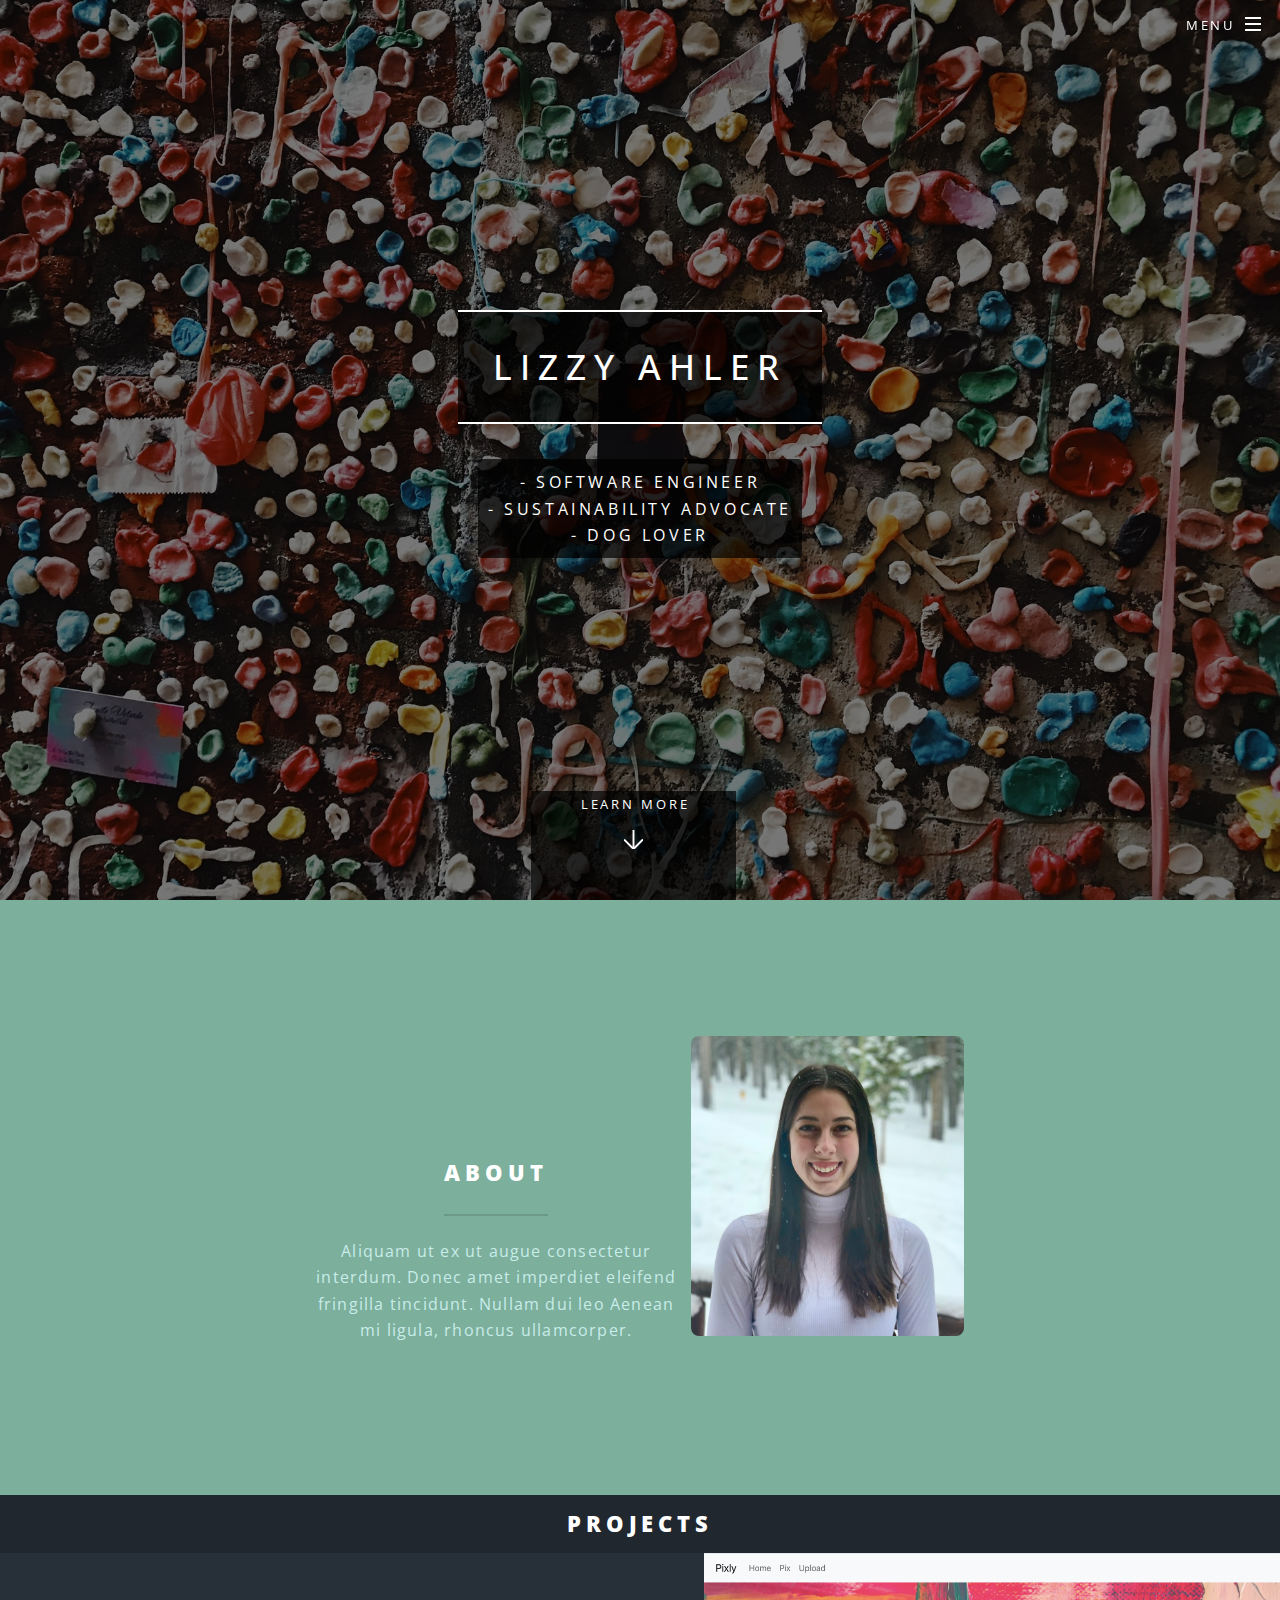
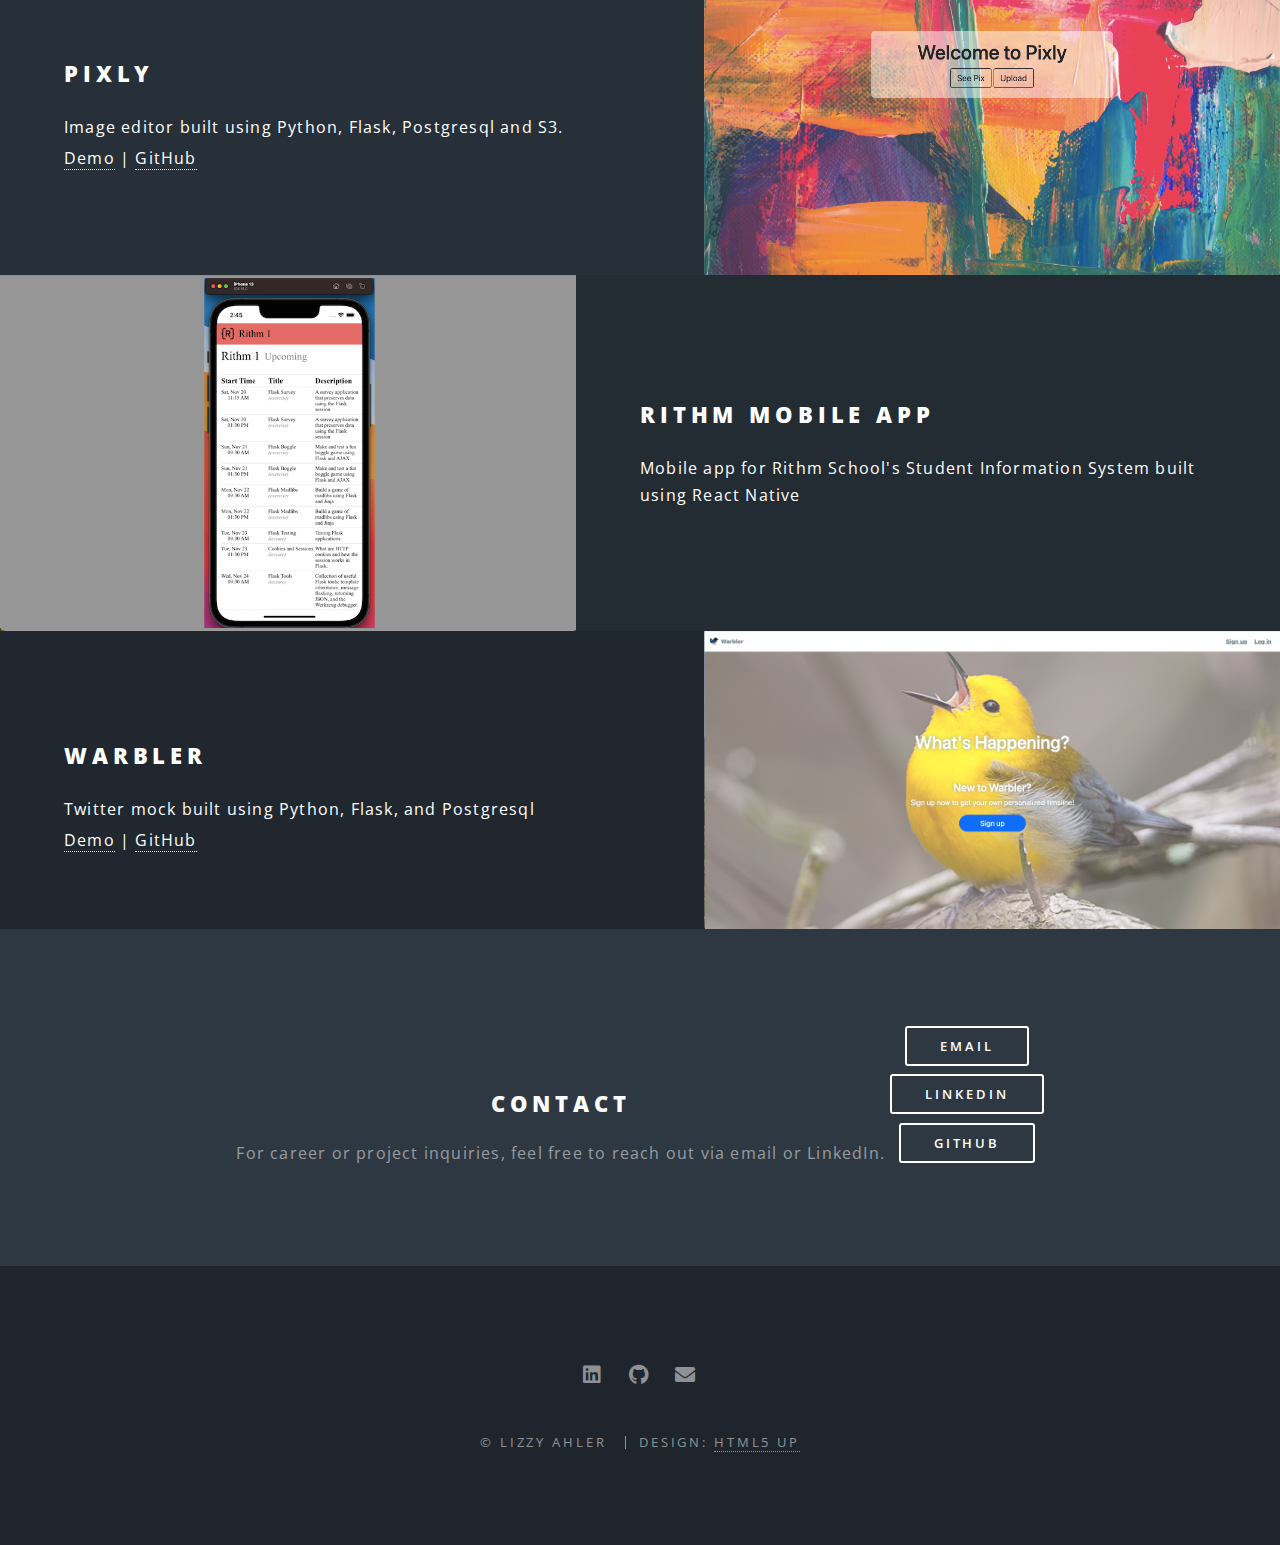
==== index.html @ 0d3c96c3 "initial commit" ====
<!DOCTYPE HTML>
<!--
	Spectral by HTML5 UP
	html5up.net | @ajlkn
	Free for personal and commercial use under the CCA 3.0 license (html5up.net/license)
-->
<html>

<head>
	<title>Lizzy Ahler</title>
	<meta charset="utf-8" />
	<meta name="viewport" content="width=device-width, initial-scale=1, user-scalable=no" />
	<link rel="stylesheet" href="assets/css/main.css" />
	<noscript>
		<link rel="stylesheet" href="assets/css/noscript.css" />
	</noscript>
</head>

<body class="landing is-preload">

	<!-- Page Wrapper -->
	<div id="page-wrapper">

		<!-- Header -->
		<header id="header" class="alt">
			<h1><a href="index.html">Lizzy Ahler</a></h1>
			<nav id="nav">
				<ul>
					<li class="special">
						<a href="#menu" class="menuToggle"><span>Menu</span></a>
						<div id="menu">
							<ul>
								<li><a href="index.html">Home</a></li>
								<li><a href="#about">About</a></li>
								<li><a href="#projects">Projects</a></li>
								<li><a href="#contact">Contact</a></li>
							</ul>
						</div>
					</li>
				</ul>
			</nav>
		</header>

		<!-- Banner -->
		<section id="banner">
			<div class="inner">
				<h2>Lizzy Ahler</h2>
			</div>
			<div class="inner">
				<p>- Software Engineer <br />
					- Sustainability Advocate <br />
					- Dog Lover </p>
			</div>
			<a href="#about" class="more scrolly">Learn More</a>
		</section>

		<!-- One -->
		<section id="about" class="wrapper style1 special">
			<div class="inner">
				<header class="major">
					<div style="display: inline-block; margin-right: 10px;">
						<h2>About</h2>
						<p>Aliquam ut ex ut augue consectetur <br />
							interdum. Donec amet imperdiet eleifend<br />
							fringilla tincidunt. Nullam dui leo Aenean <br />
							mi ligula, rhoncus ullamcorper.</p>
					</div>
					<img src="images/pic05.jpg"
						style="max-width: 300px; max-height: 300px; border-radius: 8px; margin-top: 40px;"
						alt="profile image">
				</header>
			</div>
		</section>

		<!-- Two -->
		<section id="projects" class="wrapper alt style2 projects">
			<div class="title">
				<h2 class="title">Projects</h2>
			</div>
			<section class="spotlight">
				<div class="image">
					<a href="https://pixly-eaa.herokuapp.com/" alt="Pixly">
						<img src="images/pic01.jpg" alt="" />
					</a>
				</div>
				<div style="padding-top: 0;" class="content">
					<h2>Pixly</h2>
					<p style="margin-bottom: 5px;">Image editor built using Python, Flask, Postgresql and S3.</p>
					<a href="https://pixly-eaa.herokuapp.com/">Demo</a> | 
					<a href="https://github.com/andorjen/pixly"> GitHub</a>
				</div>
			</section>
			<section class="spotlight">
				<div class="image"><img src="images/pic02.jpg" alt="" /></div>
				<div class="content">
					<h2>Rithm Mobile App</h2>
					<p>Mobile app for Rithm School's Student Information System built using React Native</p>
					
				</div>
			</section>
			<section class="spotlight">
				<div class="image">
					<a href="https://warbler-eaa.herokuapp.com/">
						<img class="rithm-mobile" src="images/pic03.jpg" alt="warbler" />
					</a>
				</div>
				<div class="content">
					<h2>Warbler</h2>
					<p style="margin-bottom: 5px;">Twitter mock built using Python, Flask, and Postgresql</p>
					<a href="https://warbler-eaa.herokuapp.com/">Demo</a> | 
					<a href="https://github.com/andorjen/pixly"> GitHub</a>
				</div>
			</section>
		</section>

		

		<!-- CTA -->
		<section id="contact" class="wrapper style4">
			<div class="inner" style="text-align: center;">
				<header style="display: inline-block;">
					<h2>Contact</h2>
					<p>For career or project inquiries, feel free to reach out via email or LinkedIn.</p>
				</header>
				<ul class="actions" style="display: inline-block;">
					<li style="margin-top: 1px;"><a href="ahlerliz@gmail.com" class="button btn-primary">Email</a></li>
					<li style="margin-top: 1px;"><a href="http://www.linkedin.com/in/lizzy-ahler" class="button btn-primary">LinkedIn</a></li>
					<li style="margin-top: 1px;"><a href="https://github.com/ahlerliz" class="button btn-primary">GitHub</a></li>
				</ul>
			</div>
		</section>

		<!-- Footer -->
		<footer id="footer">
			<ul class="icons">
				<li><a href="http://www.linkedin.com/in/lizzy-ahler" class="icon brands fa-linkedin"><span class="label">LinkedIn</span></a></li>
				<li><a href="https://github.com/ahlerliz" class="icon brands fa-github"><span class="label">GitHub</span></a></li>
				<li><a href="ahlerliz@gmail.com" class="icon solid fa-envelope"><span class="label">Email</span></a></li>
			</ul>
			<ul class="copyright">
				<li>&copy; Lizzy Ahler</li>
				<li>Design: <a href="http://html5up.net">HTML5 UP</a></li>
			</ul>
		</footer>

	</div>

	<!-- Scripts -->
	<script src="assets/js/jquery.min.js"></script>
	<script src="assets/js/jquery.scrollex.min.js"></script>
	<script src="assets/js/jquery.scrolly.min.js"></script>
	<script src="assets/js/browser.min.js"></script>
	<script src="assets/js/breakpoints.min.js"></script>
	<script src="assets/js/util.js"></script>
	<script src="assets/js/main.js"></script>

</body>

</html>
---- assets/css/main.css ----
@import url(fontawesome-all.min.css);
@import url("https://fonts.googleapis.com/css?family=Open+Sans:400,400italic,600,600italic,800,800italic");

/*
	Spectral by HTML5 UP
	html5up.net | @ajlkn
	Free for personal and commercial use under the CCA 3.0 license (html5up.net/license)
*/

html, body, div, span, applet, object,
iframe, h1, h2, h3, h4, h5, h6, p, blockquote,
pre, a, abbr, acronym, address, big, cite,
code, del, dfn, em, img, ins, kbd, q, s, samp,
small, strike, strong, sub, sup, tt, var, b,
u, i, center, dl, dt, dd, ol, ul, li, fieldset,
form, label, legend, table, caption, tbody,
tfoot, thead, tr, th, td, article, aside,
canvas, details, embed, figure, figcaption,
footer, header, hgroup, menu, nav, output, ruby,
section, summary, time, mark, audio, video {
	margin: 0;
	padding: 0;
	border: 0;
	font-size: 100%;
	font: inherit;
	vertical-align: baseline;}

article, aside, details, figcaption, figure,
footer, header, hgroup, menu, nav, section {
	display: block;}

body {
	line-height: 1;
}

ol, ul {
	list-style: none;
}

blockquote, q {
	quotes: none;
}

	blockquote:before, blockquote:after, q:before, q:after {
		content: '';
		content: none;
	}

table {
	border-collapse: collapse;
	border-spacing: 0;
}

body {
	-webkit-text-size-adjust: none;
}

mark {
	background-color: transparent;
	color: inherit;
}

input::-moz-focus-inner {
	border: 0;
	padding: 0;
}

input, select, textarea {
	-moz-appearance: none;
	-webkit-appearance: none;
	-ms-appearance: none;
	appearance: none;
}

/* Basic */

	@-ms-viewport {
		width: device-width;
	}

	html {
		box-sizing: border-box;
	}

	*, *:before, *:after {
		box-sizing: inherit;
	}

	body {
		background: #2e3842;
	}

		body.is-preload *, body.is-preload *:before, body.is-preload *:after {
			-moz-animation: none !important;
			-webkit-animation: none !important;
			-ms-animation: none !important;
			animation: none !important;
			-moz-transition: none !important;
			-webkit-transition: none !important;
			-ms-transition: none !important;
			transition: none !important;
		}

	body, input, select, textarea {
		color: #fff;
		font-family: "Open Sans", Helvetica, sans-serif;
		font-size: 15pt;
		font-weight: 400;
		letter-spacing: 0.075em;
		line-height: 1.65em;
	}

		@media screen and (max-width: 1680px) {

			body, input, select, textarea {
				font-size: 13pt;
			}

		}

		@media screen and (max-width: 1280px) {

			body, input, select, textarea {
				font-size: 12pt;
			}

		}

		@media screen and (max-width: 736px) {

			body, input, select, textarea {
				font-size: 11pt;
				letter-spacing: 0.0375em;
			}

		}

	a {
		-moz-transition: color 0.2s ease, border-bottom-color 0.2s ease;
		-webkit-transition: color 0.2s ease, border-bottom-color 0.2s ease;
		-ms-transition: color 0.2s ease, border-bottom-color 0.2s ease;
		transition: color 0.2s ease, border-bottom-color 0.2s ease;
		border-bottom: dotted 1px;
		color: inherit;
		text-decoration: none;
	}

		a:hover {
			border-bottom-color: transparent;
		}

	strong, b {
		color: #fff;
		font-weight: 600;
	}

	em, i {
		font-style: italic;
	}

	p {
		margin: 0 0 2em 0;
	}

	h1, h2, h3, h4, h5, h6 {
		color: #fff;
		font-weight: 800;
		letter-spacing: 0.225em;
		line-height: 1em;
		margin: 0 0 1em 0;
		text-transform: uppercase;
	}

		h1 a, h2 a, h3 a, h4 a, h5 a, h6 a {
			color: inherit;
			text-decoration: none;
		}

	h2 {
		font-size: 1.35em;
		line-height: 1.75em;
	}

		@media screen and (max-width: 736px) {

			h2 {
				font-size: 1.1em;
				line-height: 1.65em;
			}

		}

	h3 {
		font-size: 1.15em;
		line-height: 1.75em;
	}

		@media screen and (max-width: 736px) {

			h3 {
				font-size: 1em;
				line-height: 1.65em;
			}

		}

	h4 {
		font-size: 1em;
		line-height: 1.5em;
	}

	h5 {
		font-size: 0.8em;
		line-height: 1.5em;
	}

	h6 {
		font-size: 0.7em;
		line-height: 1.5em;
	}

	sub {
		font-size: 0.8em;
		position: relative;
		top: 0.5em;
	}

	sup {
		font-size: 0.8em;
		position: relative;
		top: -0.5em;
	}

	hr {
		border: 0;
		border-bottom: solid 2px #fff;
		margin: 3em 0;
	}

		hr.major {
			margin: 4.5em 0;
		}

	blockquote {
		border-left: solid 4px #fff;
		font-style: italic;
		margin: 0 0 2em 0;
		padding: 0.5em 0 0.5em 2em;
	}

	code {
		background: rgba(144, 144, 144, 0.25);
		border-radius: 3px;
		font-family: "Courier New", monospace;
		font-size: 0.9em;
		letter-spacing: 0;
		margin: 0 0.25em;
		padding: 0.25em 0.65em;
	}

	pre {
		-webkit-overflow-scrolling: touch;
		font-family: "Courier New", monospace;
		font-size: 0.9em;
		margin: 0 0 2em 0;
	}

		pre code {
			display: block;
			line-height: 1.75em;
			padding: 1em 1.5em;
			overflow-x: auto;
		}

	.align-left {
		text-align: left;
	}

	.align-center {
		text-align: center;
	}

	.align-right {
		text-align: right;
	}

/* Row */

	.row {
		display: flex;
		flex-wrap: wrap;
		box-sizing: border-box;
		align-items: stretch;
	}

		.row > * {
			box-sizing: border-box;
		}

		.row.gtr-uniform > * > :last-child {
			margin-bottom: 0;
		}

		.row.aln-left {
			justify-content: flex-start;
		}

		.row.aln-center {
			justify-content: center;
		}

		.row.aln-right {
			justify-content: flex-end;
		}

		.row.aln-top {
			align-items: flex-start;
		}

		.row.aln-middle {
			align-items: center;
		}

		.row.aln-bottom {
			align-items: flex-end;
		}

		.row > .imp {
			order: -1;
		}

		.row > .col-1 {
			width: 8.33333%;
		}

		.row > .off-1 {
			margin-left: 8.33333%;
		}

		.row > .col-2 {
			width: 16.66667%;
		}

		.row > .off-2 {
			margin-left: 16.66667%;
		}

		.row > .col-3 {
			width: 25%;
		}

		.row > .off-3 {
			margin-left: 25%;
		}

		.row > .col-4 {
			width: 33.33333%;
		}

		.row > .off-4 {
			margin-left: 33.33333%;
		}

		.row > .col-5 {
			width: 41.66667%;
		}

		.row > .off-5 {
			margin-left: 41.66667%;
		}

		.row > .col-6 {
			width: 50%;
		}

		.row > .off-6 {
			margin-left: 50%;
		}

		.row > .col-7 {
			width: 58.33333%;
		}

		.row > .off-7 {
			margin-left: 58.33333%;
		}

		.row > .col-8 {
			width: 66.66667%;
		}

		.row > .off-8 {
			margin-left: 66.66667%;
		}

		.row > .col-9 {
			width: 75%;
		}

		.row > .off-9 {
			margin-left: 75%;
		}

		.row > .col-10 {
			width: 83.33333%;
		}

		.row > .off-10 {
			margin-left: 83.33333%;
		}

		.row > .col-11 {
			width: 91.66667%;
		}

		.row > .off-11 {
			margin-left: 91.66667%;
		}

		.row > .col-12 {
			width: 100%;
		}

		.row > .off-12 {
			margin-left: 100%;
		}

		.row.gtr-0 {
			margin-top: 0;
			margin-left: 0em;
		}

			.row.gtr-0 > * {
				padding: 0 0 0 0em;
			}

			.row.gtr-0.gtr-uniform {
				margin-top: 0em;
			}

				.row.gtr-0.gtr-uniform > * {
					padding-top: 0em;
				}

		.row.gtr-25 {
			margin-top: 0;
			margin-left: -0.375em;
		}

			.row.gtr-25 > * {
				padding: 0 0 0 0.375em;
			}

			.row.gtr-25.gtr-uniform {
				margin-top: -0.375em;
			}

				.row.gtr-25.gtr-uniform > * {
					padding-top: 0.375em;
				}

		.row.gtr-50 {
			margin-top: 0;
			margin-left: -0.75em;
		}

			.row.gtr-50 > * {
				padding: 0 0 0 0.75em;
			}

			.row.gtr-50.gtr-uniform {
				margin-top: -0.75em;
			}

				.row.gtr-50.gtr-uniform > * {
					padding-top: 0.75em;
				}

		.row {
			margin-top: 0;
			margin-left: -1.5em;
		}

			.row > * {
				padding: 0 0 0 1.5em;
			}

			.row.gtr-uniform {
				margin-top: -1.5em;
			}

				.row.gtr-uniform > * {
					padding-top: 1.5em;
				}

		.row.gtr-150 {
			margin-top: 0;
			margin-left: -2.25em;
		}

			.row.gtr-150 > * {
				padding: 0 0 0 2.25em;
			}

			.row.gtr-150.gtr-uniform {
				margin-top: -2.25em;
			}

				.row.gtr-150.gtr-uniform > * {
					padding-top: 2.25em;
				}

		.row.gtr-200 {
			margin-top: 0;
			margin-left: -3em;
		}

			.row.gtr-200 > * {
				padding: 0 0 0 3em;
			}

			.row.gtr-200.gtr-uniform {
				margin-top: -3em;
			}

				.row.gtr-200.gtr-uniform > * {
					padding-top: 3em;
				}

		@media screen and (max-width: 1680px) {

			.row {
				display: flex;
				flex-wrap: wrap;
				box-sizing: border-box;
				align-items: stretch;
			}

				.row > * {
					box-sizing: border-box;
				}

				.row.gtr-uniform > * > :last-child {
					margin-bottom: 0;
				}

				.row.aln-left {
					justify-content: flex-start;
				}

				.row.aln-center {
					justify-content: center;
				}

				.row.aln-right {
					justify-content: flex-end;
				}

				.row.aln-top {
					align-items: flex-start;
				}

				.row.aln-middle {
					align-items: center;
				}

				.row.aln-bottom {
					align-items: flex-end;
				}

				.row > .imp-xlarge {
					order: -1;
				}

				.row > .col-1-xlarge {
					width: 8.33333%;
				}

				.row > .off-1-xlarge {
					margin-left: 8.33333%;
				}

				.row > .col-2-xlarge {
					width: 16.66667%;
				}

				.row > .off-2-xlarge {
					margin-left: 16.66667%;
				}

				.row > .col-3-xlarge {
					width: 25%;
				}

				.row > .off-3-xlarge {
					margin-left: 25%;
				}

				.row > .col-4-xlarge {
					width: 33.33333%;
				}

				.row > .off-4-xlarge {
					margin-left: 33.33333%;
				}

				.row > .col-5-xlarge {
					width: 41.66667%;
				}

				.row > .off-5-xlarge {
					margin-left: 41.66667%;
				}

				.row > .col-6-xlarge {
					width: 50%;
				}

				.row > .off-6-xlarge {
					margin-left: 50%;
				}

				.row > .col-7-xlarge {
					width: 58.33333%;
				}

				.row > .off-7-xlarge {
					margin-left: 58.33333%;
				}

				.row > .col-8-xlarge {
					width: 66.66667%;
				}

				.row > .off-8-xlarge {
					margin-left: 66.66667%;
				}

				.row > .col-9-xlarge {
					width: 75%;
				}

				.row > .off-9-xlarge {
					margin-left: 75%;
				}

				.row > .col-10-xlarge {
					width: 83.33333%;
				}

				.row > .off-10-xlarge {
					margin-left: 83.33333%;
				}

				.row > .col-11-xlarge {
					width: 91.66667%;
				}

				.row > .off-11-xlarge {
					margin-left: 91.66667%;
				}

				.row > .col-12-xlarge {
					width: 100%;
				}

				.row > .off-12-xlarge {
					margin-left: 100%;
				}

				.row.gtr-0 {
					margin-top: 0;
					margin-left: 0em;
				}

					.row.gtr-0 > * {
						padding: 0 0 0 0em;
					}

					.row.gtr-0.gtr-uniform {
						margin-top: 0em;
					}

						.row.gtr-0.gtr-uniform > * {
							padding-top: 0em;
						}

				.row.gtr-25 {
					margin-top: 0;
					margin-left: -0.375em;
				}

					.row.gtr-25 > * {
						padding: 0 0 0 0.375em;
					}

					.row.gtr-25.gtr-uniform {
						margin-top: -0.375em;
					}

						.row.gtr-25.gtr-uniform > * {
							padding-top: 0.375em;
						}

				.row.gtr-50 {
					margin-top: 0;
					margin-left: -0.75em;
				}

					.row.gtr-50 > * {
						padding: 0 0 0 0.75em;
					}

					.row.gtr-50.gtr-uniform {
						margin-top: -0.75em;
					}

						.row.gtr-50.gtr-uniform > * {
							padding-top: 0.75em;
						}

				.row {
					margin-top: 0;
					margin-left: -1.5em;
				}

					.row > * {
						padding: 0 0 0 1.5em;
					}

					.row.gtr-uniform {
						margin-top: -1.5em;
					}

						.row.gtr-uniform > * {
							padding-top: 1.5em;
						}

				.row.gtr-150 {
					margin-top: 0;
					margin-left: -2.25em;
				}

					.row.gtr-150 > * {
						padding: 0 0 0 2.25em;
					}

					.row.gtr-150.gtr-uniform {
						margin-top: -2.25em;
					}

						.row.gtr-150.gtr-uniform > * {
							padding-top: 2.25em;
						}

				.row.gtr-200 {
					margin-top: 0;
					margin-left: -3em;
				}

					.row.gtr-200 > * {
						padding: 0 0 0 3em;
					}

					.row.gtr-200.gtr-uniform {
						margin-top: -3em;
					}

						.row.gtr-200.gtr-uniform > * {
							padding-top: 3em;
						}

		}

		@media screen and (max-width: 1280px) {

			.row {
				display: flex;
				flex-wrap: wrap;
				box-sizing: border-box;
				align-items: stretch;
			}

				.row > * {
					box-sizing: border-box;
				}

				.row.gtr-uniform > * > :last-child {
					margin-bottom: 0;
				}

				.row.aln-left {
					justify-content: flex-start;
				}

				.row.aln-center {
					justify-content: center;
				}

				.row.aln-right {
					justify-content: flex-end;
				}

				.row.aln-top {
					align-items: flex-start;
				}

				.row.aln-middle {
					align-items: center;
				}

				.row.aln-bottom {
					align-items: flex-end;
				}

				.row > .imp-large {
					order: -1;
				}

				.row > .col-1-large {
					width: 8.33333%;
				}

				.row > .off-1-large {
					margin-left: 8.33333%;
				}

				.row > .col-2-large {
					width: 16.66667%;
				}

				.row > .off-2-large {
					margin-left: 16.66667%;
				}

				.row > .col-3-large {
					width: 25%;
				}

				.row > .off-3-large {
					margin-left: 25%;
				}

				.row > .col-4-large {
					width: 33.33333%;
				}

				.row > .off-4-large {
					margin-left: 33.33333%;
				}

				.row > .col-5-large {
					width: 41.66667%;
				}

				.row > .off-5-large {
					margin-left: 41.66667%;
				}

				.row > .col-6-large {
					width: 50%;
				}

				.row > .off-6-large {
					margin-left: 50%;
				}

				.row > .col-7-large {
					width: 58.33333%;
				}

				.row > .off-7-large {
					margin-left: 58.33333%;
				}

				.row > .col-8-large {
					width: 66.66667%;
				}

				.row > .off-8-large {
					margin-left: 66.66667%;
				}

				.row > .col-9-large {
					width: 75%;
				}

				.row > .off-9-large {
					margin-left: 75%;
				}

				.row > .col-10-large {
					width: 83.33333%;
				}

				.row > .off-10-large {
					margin-left: 83.33333%;
				}

				.row > .col-11-large {
					width: 91.66667%;
				}

				.row > .off-11-large {
					margin-left: 91.66667%;
				}

				.row > .col-12-large {
					width: 100%;
				}

				.row > .off-12-large {
					margin-left: 100%;
				}

				.row.gtr-0 {
					margin-top: 0;
					margin-left: 0em;
				}

					.row.gtr-0 > * {
						padding: 0 0 0 0em;
					}

					.row.gtr-0.gtr-uniform {
						margin-top: 0em;
					}

						.row.gtr-0.gtr-uniform > * {
							padding-top: 0em;
						}

				.row.gtr-25 {
					margin-top: 0;
					margin-left: -0.375em;
				}

					.row.gtr-25 > * {
						padding: 0 0 0 0.375em;
					}

					.row.gtr-25.gtr-uniform {
						margin-top: -0.375em;
					}

						.row.gtr-25.gtr-uniform > * {
							padding-top: 0.375em;
						}

				.row.gtr-50 {
					margin-top: 0;
					margin-left: -0.75em;
				}

					.row.gtr-50 > * {
						padding: 0 0 0 0.75em;
					}

					.row.gtr-50.gtr-uniform {
						margin-top: -0.75em;
					}

						.row.gtr-50.gtr-uniform > * {
							padding-top: 0.75em;
						}

				.row {
					margin-top: 0;
					margin-left: -1.5em;
				}

					.row > * {
						padding: 0 0 0 1.5em;
					}

					.row.gtr-uniform {
						margin-top: -1.5em;
					}

						.row.gtr-uniform > * {
							padding-top: 1.5em;
						}

				.row.gtr-150 {
					margin-top: 0;
					margin-left: -2.25em;
				}

					.row.gtr-150 > * {
						padding: 0 0 0 2.25em;
					}

					.row.gtr-150.gtr-uniform {
						margin-top: -2.25em;
					}

						.row.gtr-150.gtr-uniform > * {
							padding-top: 2.25em;
						}

				.row.gtr-200 {
					margin-top: 0;
					margin-left: -3em;
				}

					.row.gtr-200 > * {
						padding: 0 0 0 3em;
					}

					.row.gtr-200.gtr-uniform {
						margin-top: -3em;
					}

						.row.gtr-200.gtr-uniform > * {
							padding-top: 3em;
						}

		}

		@media screen and (max-width: 980px) {

			.row {
				display: flex;
				flex-wrap: wrap;
				box-sizing: border-box;
				align-items: stretch;
			}

				.row > * {
					box-sizing: border-box;
				}

				.row.gtr-uniform > * > :last-child {
					margin-bottom: 0;
				}

				.row.aln-left {
					justify-content: flex-start;
				}

				.row.aln-center {
					justify-content: center;
				}

				.row.aln-right {
					justify-content: flex-end;
				}

				.row.aln-top {
					align-items: flex-start;
				}

				.row.aln-middle {
					align-items: center;
				}

				.row.aln-bottom {
					align-items: flex-end;
				}

				.row > .imp-medium {
					order: -1;
				}

				.row > .col-1-medium {
					width: 8.33333%;
				}

				.row > .off-1-medium {
					margin-left: 8.33333%;
				}

				.row > .col-2-medium {
					width: 16.66667%;
				}

				.row > .off-2-medium {
					margin-left: 16.66667%;
				}

				.row > .col-3-medium {
					width: 25%;
				}

				.row > .off-3-medium {
					margin-left: 25%;
				}

				.row > .col-4-medium {
					width: 33.33333%;
				}

				.row > .off-4-medium {
					margin-left: 33.33333%;
				}

				.row > .col-5-medium {
					width: 41.66667%;
				}

				.row > .off-5-medium {
					margin-left: 41.66667%;
				}

				.row > .col-6-medium {
					width: 50%;
				}

				.row > .off-6-medium {
					margin-left: 50%;
				}

				.row > .col-7-medium {
					width: 58.33333%;
				}

				.row > .off-7-medium {
					margin-left: 58.33333%;
				}

				.row > .col-8-medium {
					width: 66.66667%;
				}

				.row > .off-8-medium {
					margin-left: 66.66667%;
				}

				.row > .col-9-medium {
					width: 75%;
				}

				.row > .off-9-medium {
					margin-left: 75%;
				}

				.row > .col-10-medium {
					width: 83.33333%;
				}

				.row > .off-10-medium {
					margin-left: 83.33333%;
				}

				.row > .col-11-medium {
					width: 91.66667%;
				}

				.row > .off-11-medium {
					margin-left: 91.66667%;
				}

				.row > .col-12-medium {
					width: 100%;
				}

				.row > .off-12-medium {
					margin-left: 100%;
				}

				.row.gtr-0 {
					margin-top: 0;
					margin-left: 0em;
				}

					.row.gtr-0 > * {
						padding: 0 0 0 0em;
					}

					.row.gtr-0.gtr-uniform {
						margin-top: 0em;
					}

						.row.gtr-0.gtr-uniform > * {
							padding-top: 0em;
						}

				.row.gtr-25 {
					margin-top: 0;
					margin-left: -0.375em;
				}

					.row.gtr-25 > * {
						padding: 0 0 0 0.375em;
					}

					.row.gtr-25.gtr-uniform {
						margin-top: -0.375em;
					}

						.row.gtr-25.gtr-uniform > * {
							padding-top: 0.375em;
						}

				.row.gtr-50 {
					margin-top: 0;
					margin-left: -0.75em;
				}

					.row.gtr-50 > * {
						padding: 0 0 0 0.75em;
					}

					.row.gtr-50.gtr-uniform {
						margin-top: -0.75em;
					}

						.row.gtr-50.gtr-uniform > * {
							padding-top: 0.75em;
						}

				.row {
					margin-top: 0;
					margin-left: -1.5em;
				}

					.row > * {
						padding: 0 0 0 1.5em;
					}

					.row.gtr-uniform {
						margin-top: -1.5em;
					}

						.row.gtr-uniform > * {
							padding-top: 1.5em;
						}

				.row.gtr-150 {
					margin-top: 0;
					margin-left: -2.25em;
				}

					.row.gtr-150 > * {
						padding: 0 0 0 2.25em;
					}

					.row.gtr-150.gtr-uniform {
						margin-top: -2.25em;
					}

						.row.gtr-150.gtr-uniform > * {
							padding-top: 2.25em;
						}

				.row.gtr-200 {
					margin-top: 0;
					margin-left: -3em;
				}

					.row.gtr-200 > * {
						padding: 0 0 0 3em;
					}

					.row.gtr-200.gtr-uniform {
						margin-top: -3em;
					}

						.row.gtr-200.gtr-uniform > * {
							padding-top: 3em;
						}

		}

		@media screen and (max-width: 736px) {

			.row {
				display: flex;
				flex-wrap: wrap;
				box-sizing: border-box;
				align-items: stretch;
			}

				.row > * {
					box-sizing: border-box;
				}

				.row.gtr-uniform > * > :last-child {
					margin-bottom: 0;
				}

				.row.aln-left {
					justify-content: flex-start;
				}

				.row.aln-center {
					justify-content: center;
				}

				.row.aln-right {
					justify-content: flex-end;
				}

				.row.aln-top {
					align-items: flex-start;
				}

				.row.aln-middle {
					align-items: center;
				}

				.row.aln-bottom {
					align-items: flex-end;
				}

				.row > .imp-small {
					order: -1;
				}

				.row > .col-1-small {
					width: 8.33333%;
				}

				.row > .off-1-small {
					margin-left: 8.33333%;
				}

				.row > .col-2-small {
					width: 16.66667%;
				}

				.row > .off-2-small {
					margin-left: 16.66667%;
				}

				.row > .col-3-small {
					width: 25%;
				}

				.row > .off-3-small {
					margin-left: 25%;
				}

				.row > .col-4-small {
					width: 33.33333%;
				}

				.row > .off-4-small {
					margin-left: 33.33333%;
				}

				.row > .col-5-small {
					width: 41.66667%;
				}

				.row > .off-5-small {
					margin-left: 41.66667%;
				}

				.row > .col-6-small {
					width: 50%;
				}

				.row > .off-6-small {
					margin-left: 50%;
				}

				.row > .col-7-small {
					width: 58.33333%;
				}

				.row > .off-7-small {
					margin-left: 58.33333%;
				}

				.row > .col-8-small {
					width: 66.66667%;
				}

				.row > .off-8-small {
					margin-left: 66.66667%;
				}

				.row > .col-9-small {
					width: 75%;
				}

				.row > .off-9-small {
					margin-left: 75%;
				}

				.row > .col-10-small {
					width: 83.33333%;
				}

				.row > .off-10-small {
					margin-left: 83.33333%;
				}

				.row > .col-11-small {
					width: 91.66667%;
				}

				.row > .off-11-small {
					margin-left: 91.66667%;
				}

				.row > .col-12-small {
					width: 100%;
				}

				.row > .off-12-small {
					margin-left: 100%;
				}

				.row.gtr-0 {
					margin-top: 0;
					margin-left: 0em;
				}

					.row.gtr-0 > * {
						padding: 0 0 0 0em;
					}

					.row.gtr-0.gtr-uniform {
						margin-top: 0em;
					}

						.row.gtr-0.gtr-uniform > * {
							padding-top: 0em;
						}

				.row.gtr-25 {
					margin-top: 0;
					margin-left: -0.375em;
				}

					.row.gtr-25 > * {
						padding: 0 0 0 0.375em;
					}

					.row.gtr-25.gtr-uniform {
						margin-top: -0.375em;
					}

						.row.gtr-25.gtr-uniform > * {
							padding-top: 0.375em;
						}

				.row.gtr-50 {
					margin-top: 0;
					margin-left: -0.75em;
				}

					.row.gtr-50 > * {
						padding: 0 0 0 0.75em;
					}

					.row.gtr-50.gtr-uniform {
						margin-top: -0.75em;
					}

						.row.gtr-50.gtr-uniform > * {
							padding-top: 0.75em;
						}

				.row {
					margin-top: 0;
					margin-left: -1.5em;
				}

					.row > * {
						padding: 0 0 0 1.5em;
					}

					.row.gtr-uniform {
						margin-top: -1.5em;
					}

						.row.gtr-uniform > * {
							padding-top: 1.5em;
						}

				.row.gtr-150 {
					margin-top: 0;
					margin-left: -2.25em;
				}

					.row.gtr-150 > * {
						padding: 0 0 0 2.25em;
					}

					.row.gtr-150.gtr-uniform {
						margin-top: -2.25em;
					}

						.row.gtr-150.gtr-uniform > * {
							padding-top: 2.25em;
						}

				.row.gtr-200 {
					margin-top: 0;
					margin-left: -3em;
				}

					.row.gtr-200 > * {
						padding: 0 0 0 3em;
					}

					.row.gtr-200.gtr-uniform {
						margin-top: -3em;
					}

						.row.gtr-200.gtr-uniform > * {
							padding-top: 3em;
						}

		}

		@media screen and (max-width: 480px) {

			.row {
				display: flex;
				flex-wrap: wrap;
				box-sizing: border-box;
				align-items: stretch;
			}

				.row > * {
					box-sizing: border-box;
				}

				.row.gtr-uniform > * > :last-child {
					margin-bottom: 0;
				}

				.row.aln-left {
					justify-content: flex-start;
				}

				.row.aln-center {
					justify-content: center;
				}

				.row.aln-right {
					justify-content: flex-end;
				}

				.row.aln-top {
					align-items: flex-start;
				}

				.row.aln-middle {
					align-items: center;
				}

				.row.aln-bottom {
					align-items: flex-end;
				}

				.row > .imp-xsmall {
					order: -1;
				}

				.row > .col-1-xsmall {
					width: 8.33333%;
				}

				.row > .off-1-xsmall {
					margin-left: 8.33333%;
				}

				.row > .col-2-xsmall {
					width: 16.66667%;
				}

				.row > .off-2-xsmall {
					margin-left: 16.66667%;
				}

				.row > .col-3-xsmall {
					width: 25%;
				}

				.row > .off-3-xsmall {
					margin-left: 25%;
				}

				.row > .col-4-xsmall {
					width: 33.33333%;
				}

				.row > .off-4-xsmall {
					margin-left: 33.33333%;
				}

				.row > .col-5-xsmall {
					width: 41.66667%;
				}

				.row > .off-5-xsmall {
					margin-left: 41.66667%;
				}

				.row > .col-6-xsmall {
					width: 50%;
				}

				.row > .off-6-xsmall {
					margin-left: 50%;
				}

				.row > .col-7-xsmall {
					width: 58.33333%;
				}

				.row > .off-7-xsmall {
					margin-left: 58.33333%;
				}

				.row > .col-8-xsmall {
					width: 66.66667%;
				}

				.row > .off-8-xsmall {
					margin-left: 66.66667%;
				}

				.row > .col-9-xsmall {
					width: 75%;
				}

				.row > .off-9-xsmall {
					margin-left: 75%;
				}

				.row > .col-10-xsmall {
					width: 83.33333%;
				}

				.row > .off-10-xsmall {
					margin-left: 83.33333%;
				}

				.row > .col-11-xsmall {
					width: 91.66667%;
				}

				.row > .off-11-xsmall {
					margin-left: 91.66667%;
				}

				.row > .col-12-xsmall {
					width: 100%;
				}

				.row > .off-12-xsmall {
					margin-left: 100%;
				}

				.row.gtr-0 {
					margin-top: 0;
					margin-left: 0em;
				}

					.row.gtr-0 > * {
						padding: 0 0 0 0em;
					}

					.row.gtr-0.gtr-uniform {
						margin-top: 0em;
					}

						.row.gtr-0.gtr-uniform > * {
							padding-top: 0em;
						}

				.row.gtr-25 {
					margin-top: 0;
					margin-left: -0.375em;
				}

					.row.gtr-25 > * {
						padding: 0 0 0 0.375em;
					}

					.row.gtr-25.gtr-uniform {
						margin-top: -0.375em;
					}

						.row.gtr-25.gtr-uniform > * {
							padding-top: 0.375em;
						}

				.row.gtr-50 {
					margin-top: 0;
					margin-left: -0.75em;
				}

					.row.gtr-50 > * {
						padding: 0 0 0 0.75em;
					}

					.row.gtr-50.gtr-uniform {
						margin-top: -0.75em;
					}

						.row.gtr-50.gtr-uniform > * {
							padding-top: 0.75em;
						}

				.row {
					margin-top: 0;
					margin-left: -1.5em;
				}

					.row > * {
						padding: 0 0 0 1.5em;
					}

					.row.gtr-uniform {
						margin-top: -1.5em;
					}

						.row.gtr-uniform > * {
							padding-top: 1.5em;
						}

				.row.gtr-150 {
					margin-top: 0;
					margin-left: -2.25em;
				}

					.row.gtr-150 > * {
						padding: 0 0 0 2.25em;
					}

					.row.gtr-150.gtr-uniform {
						margin-top: -2.25em;
					}

						.row.gtr-150.gtr-uniform > * {
							padding-top: 2.25em;
						}

				.row.gtr-200 {
					margin-top: 0;
					margin-left: -3em;
				}

					.row.gtr-200 > * {
						padding: 0 0 0 3em;
					}

					.row.gtr-200.gtr-uniform {
						margin-top: -3em;
					}

						.row.gtr-200.gtr-uniform > * {
							padding-top: 3em;
						}

		}

/* Section/Article */

	section.special, article.special {
		text-align: center;
	}

	header p {
		color: rgba(255, 255, 255, 0.5);
		position: relative;
		top: -0.25em;
	}

	header h3 + p {
		font-size: 1.1em;
	}

	header h4 + p,
	header h5 + p,
	header h6 + p {
		font-size: 0.9em;
	}

	header.major {
		margin: 0 0 3.5em 0;
	}

		header.major h2, header.major h3, header.major h4, header.major h5, header.major h6 {
			border-bottom: solid 2px #fff;
			display: inline-block;
			padding-bottom: 1em;
			position: relative;
		}

			header.major h2:after, header.major h3:after, header.major h4:after, header.major h5:after, header.major h6:after {
				content: '';
				display: block;
				height: 1px;
			}

		header.major p {
			color: #fff;
			top: 0;
		}

		@media screen and (max-width: 736px) {

			header.major {
				margin: 0 0 2em 0;
			}

		}

	@media screen and (max-width: 980px) {

		header br {
			display: none;
		}

	}

/* Form */

	form {
		margin: 0 0 2em 0;
	}

	label {
		color: #fff;
		display: block;
		font-size: 0.9em;
		font-weight: 600;
		margin: 0 0 1em 0;
	}

	input[type="text"],
	input[type="password"],
	input[type="email"],
	select,
	textarea {
		-moz-appearance: none;
		-webkit-appearance: none;
		-ms-appearance: none;
		appearance: none;
		background-color: rgba(144, 144, 144, 0.25);
		border-radius: 3px;
		border: none;
		color: inherit;
		display: block;
		outline: 0;
		padding: 0 1em;
		text-decoration: none;
		width: 100%;
	}

		input[type="text"]:invalid,
		input[type="password"]:invalid,
		input[type="email"]:invalid,
		select:invalid,
		textarea:invalid {
			box-shadow: none;
		}

		input[type="text"]:focus,
		input[type="password"]:focus,
		input[type="email"]:focus,
		select:focus,
		textarea:focus {
			box-shadow: 0 0 0 2px #21b2a6;
		}

	select {
		background-size: 1.25em;
		background-repeat: no-repeat;
		background-position: calc(100% - 1em) center;
		height: 2.75em;
		padding-right: 2.75em;
		text-overflow: ellipsis;
	}

		select:focus::-ms-value {
			background-color: transparent;
		}

		select::-ms-expand {
			display: none;
		}

	input[type="text"],
	input[type="password"],
	input[type="email"],
	select {
		height: 2.75em;
	}

	textarea {
		padding: 0.75em 1em;
	}

	input[type="checkbox"],
	input[type="radio"] {
		-moz-appearance: none;
		-webkit-appearance: none;
		-ms-appearance: none;
		appearance: none;
		display: block;
		float: left;
		margin-right: -2em;
		opacity: 0;
		width: 1em;
		z-index: -1;
	}

		input[type="checkbox"] + label,
		input[type="radio"] + label {
			text-decoration: none;
			color: #fff;
			cursor: pointer;
			display: inline-block;
			font-size: 1em;
			font-weight: 400;
			padding-left: 2.4em;
			padding-right: 0.75em;
			position: relative;
		}

			input[type="checkbox"] + label:before,
			input[type="radio"] + label:before {
				-moz-osx-font-smoothing: grayscale;
				-webkit-font-smoothing: antialiased;
				display: inline-block;
				font-style: normal;
				font-variant: normal;
				text-rendering: auto;
				line-height: 1;
				text-transform: none !important;
				font-family: 'Font Awesome 5 Free';
				font-weight: 900;
			}

			input[type="checkbox"] + label:before,
			input[type="radio"] + label:before {
				background: rgba(144, 144, 144, 0.25);
				border-radius: 3px;
				content: '';
				display: inline-block;
				font-size: 0.8em;
				height: 2.0625em;
				left: 0;
				line-height: 2.0625em;
				position: absolute;
				text-align: center;
				top: 0;
				width: 2.0625em;
			}

		input[type="checkbox"]:checked + label:before,
		input[type="radio"]:checked + label:before {
			background: #2e3842;
			color: #fff;
			content: '\f00c';
		}

		input[type="checkbox"]:focus + label:before,
		input[type="radio"]:focus + label:before {
			box-shadow: 0 0 0 2px #21b2a6;
		}

	input[type="checkbox"] + label:before {
		border-radius: 3px;
	}

	input[type="radio"] + label:before {
		border-radius: 100%;
	}

	::-webkit-input-placeholder {
		color: rgba(255, 255, 255, 0.5) !important;
		opacity: 1.0;
	}

	:-moz-placeholder {
		color: rgba(255, 255, 255, 0.5) !important;
		opacity: 1.0;
	}

	::-moz-placeholder {
		color: rgba(255, 255, 255, 0.5) !important;
		opacity: 1.0;
	}

	:-ms-input-placeholder {
		color: rgba(255, 255, 255, 0.5) !important;
		opacity: 1.0;
	}

/* Box */

	.box {
		border-radius: 3px;
		border: solid 2px #fff;
		margin-bottom: 2em;
		padding: 1.5em;
	}

		.box > :last-child,
		.box > :last-child > :last-child,
		.box > :last-child > :last-child > :last-child {
			margin-bottom: 0;
		}

		.box.alt {
			border: 0;
			border-radius: 0;
			padding: 0;
		}

/* Icon */

	.icon {
		text-decoration: none;
		border-bottom: none;
		position: relative;
	}

		.icon:before {
			-moz-osx-font-smoothing: grayscale;
			-webkit-font-smoothing: antialiased;
			display: inline-block;
			font-style: normal;
			font-variant: normal;
			text-rendering: auto;
			line-height: 1;
			text-transform: none !important;
			font-family: 'Font Awesome 5 Free';
			font-weight: 400;
		}

		.icon > .label {
			display: none;
		}

		.icon:before {
			line-height: inherit;
		}

		.icon.solid:before {
			font-weight: 900;
		}

		.icon.brands:before {
			font-family: 'Font Awesome 5 Brands';
		}

		.icon.major {
			-moz-transform: rotate(-45deg);
			-webkit-transform: rotate(-45deg);
			-ms-transform: rotate(-45deg);
			transform: rotate(-45deg);
			border-radius: 3px;
			border: solid 2px #fff;
			display: inline-block;
			font-size: 1.35em;
			height: calc(3em + 2px);
			line-height: 3em;
			text-align: center;
			width: calc(3em + 2px);
		}

			.icon.major:before {
				-moz-transform: rotate(45deg);
				-webkit-transform: rotate(45deg);
				-ms-transform: rotate(45deg);
				transform: rotate(45deg);
				display: inline-block;
				font-size: 1.5em;
			}

			@media screen and (max-width: 736px) {

				.icon.major {
					font-size: 1em;
				}

			}

		.icon.style1 {
			color: #00ffcc;
		}

		.icon.style2 {
			color: #00f0ff;
		}

		.icon.style3 {
			color: #76ddff;
		}

/* Image */

	.image {
		border-radius: 3px;
		border: 0;
		display: inline-block;
		position: relative;
	}

		.image img {
			border-radius: 3px;
			display: block;
		}

		.image.left {
			float: left;
			margin: 0 2em 2em 0;
			top: 0.25em;
		}

		.image.right {
			float: right;
			margin: 0 0 2em 2em;
			top: 0.25em;
		}

		.image.left, .image.right {
			max-width: 40%;
		}

			.image.left img, .image.right img {
				width: 100%;
			}

		.image.fit {
			display: block;
			margin: 0 0 2em 0;
			width: 100%;
		}

			.image.fit img {
				width: 100%;
			}

/* List */

	ol {
		list-style: decimal;
		margin: 0 0 2em 0;
		padding-left: 1.25em;
	}

		ol li {
			padding-left: 0.25em;
		}

	ul {
		list-style: disc;
		margin: 0 0 2em 0;
		padding-left: 1em;
	}

		ul li {
			padding-left: 0.5em;
		}

		ul.alt {
			list-style: none;
			padding-left: 0;
		}

			ul.alt li {
				border-top: solid 1px #fff;
				padding: 0.5em 0;
			}

				ul.alt li:first-child {
					border-top: 0;
					padding-top: 0;
				}

	dl {
		margin: 0 0 2em 0;
	}

/* Actions */

	ul.actions {
		display: -moz-flex;
		display: -webkit-flex;
		display: -ms-flex;
		display: flex;
		cursor: default;
		list-style: none;
		margin-left: -1em;
		padding-left: 0;
	}

		ul.actions li {
			padding: 0 0 0 1em;
			vertical-align: middle;
		}

		ul.actions.special {
			-moz-justify-content: center;
			-webkit-justify-content: center;
			-ms-justify-content: center;
			justify-content: center;
			width: 100%;
			margin-left: 0;
		}

			ul.actions.special li:first-child {
				padding-left: 0;
			}

		ul.actions.stacked {
			-moz-flex-direction: column;
			-webkit-flex-direction: column;
			-ms-flex-direction: column;
			flex-direction: column;
			margin-left: 0;
		}

			ul.actions.stacked li {
				padding: 1em 0 0 0;
			}

				ul.actions.stacked li:first-child {
					padding-top: 0;
				}

		ul.actions.fit {
			width: calc(100% + 1em);
		}

			ul.actions.fit li {
				-moz-flex-grow: 1;
				-webkit-flex-grow: 1;
				-ms-flex-grow: 1;
				flex-grow: 1;
				-moz-flex-shrink: 1;
				-webkit-flex-shrink: 1;
				-ms-flex-shrink: 1;
				flex-shrink: 1;
				width: 100%;
			}

				ul.actions.fit li > * {
					width: 100%;
				}

			ul.actions.fit.stacked {
				width: 100%;
			}

		@media screen and (max-width: 480px) {

			ul.actions:not(.fixed) {
				-moz-flex-direction: column;
				-webkit-flex-direction: column;
				-ms-flex-direction: column;
				flex-direction: column;
				margin-left: 0;
				width: 100% !important;
			}

				ul.actions:not(.fixed) li {
					-moz-flex-grow: 1;
					-webkit-flex-grow: 1;
					-ms-flex-grow: 1;
					flex-grow: 1;
					-moz-flex-shrink: 1;
					-webkit-flex-shrink: 1;
					-ms-flex-shrink: 1;
					flex-shrink: 1;
					padding: 1em 0 0 0;
					text-align: center;
					width: 100%;
				}

					ul.actions:not(.fixed) li > * {
						width: 100%;
					}

					ul.actions:not(.fixed) li:first-child {
						padding-top: 0;
					}

					ul.actions:not(.fixed) li input[type="submit"],
					ul.actions:not(.fixed) li input[type="reset"],
					ul.actions:not(.fixed) li input[type="button"],
					ul.actions:not(.fixed) li button,
					ul.actions:not(.fixed) li .button {
						width: 100%;
					}

						ul.actions:not(.fixed) li input[type="submit"].icon:before,
						ul.actions:not(.fixed) li input[type="reset"].icon:before,
						ul.actions:not(.fixed) li input[type="button"].icon:before,
						ul.actions:not(.fixed) li button.icon:before,
						ul.actions:not(.fixed) li .button.icon:before {
							margin-left: -0.5em;
						}

		}

/* Icons */

	ul.icons {
		cursor: default;
		list-style: none;
		padding-left: 0;
	}

		ul.icons li {
			display: inline-block;
			padding: 0 1em 0 0;
		}

			ul.icons li:last-child {
				padding-right: 0 !important;
			}

		ul.icons.major {
			padding: 1em 0;
		}

			ul.icons.major li {
				padding-right: 3.5em;
			}

				@media screen and (max-width: 736px) {

					ul.icons.major li {
						padding: 0 1em !important;
					}

				}

/* Table */

	.table-wrapper {
		-webkit-overflow-scrolling: touch;
		overflow-x: auto;
	}

	table {
		margin: 0 0 2em 0;
		width: 100%;
	}

		table tbody tr {
			border: solid 1px #fff;
			border-left: 0;
			border-right: 0;
		}

			table tbody tr:nth-child(2n + 1) {
				background-color: rgba(144, 144, 144, 0.25);
			}

		table td {
			padding: 0.75em 0.75em;
		}

		table th {
			color: #fff;
			font-size: 0.9em;
			font-weight: 600;
			padding: 0 0.75em 0.75em 0.75em;
			text-align: left;
		}

		table thead {
			border-bottom: solid 2px #fff;
		}

		table tfoot {
			border-top: solid 2px #fff;
		}

		table.alt {
			border-collapse: separate;
		}

			table.alt tbody tr td {
				border: solid 1px #fff;
				border-left-width: 0;
				border-top-width: 0;
			}

				table.alt tbody tr td:first-child {
					border-left-width: 1px;
				}

			table.alt tbody tr:first-child td {
				border-top-width: 1px;
			}

			table.alt thead {
				border-bottom: 0;
			}

			table.alt tfoot {
				border-top: 0;
			}

/* Button */

	input[type="submit"],
	input[type="reset"],
	input[type="button"],
	button,
	.button {
		-moz-appearance: none;
		-webkit-appearance: none;
		-ms-appearance: none;
		appearance: none;
		-moz-transition: background-color 0.2s ease-in-out, color 0.2s ease-in-out;
		-webkit-transition: background-color 0.2s ease-in-out, color 0.2s ease-in-out;
		-ms-transition: background-color 0.2s ease-in-out, color 0.2s ease-in-out;
		transition: background-color 0.2s ease-in-out, color 0.2s ease-in-out;
		background-color: transparent;
		border-radius: 3px;
		border: 0;
		box-shadow: inset 0 0 0 2px #fff;
		color: #fff;
		cursor: pointer;
		display: inline-block;
		font-size: 0.8em;
		font-weight: 600;
		height: 3.125em;
		letter-spacing: 0.225em;
		line-height: 3.125em;
		max-width: 30em;
		padding: 0 2.75em;
		text-align: center;
		text-decoration: none;
		text-transform: uppercase;
		white-space: nowrap;
		overflow: hidden;
		text-overflow: ellipsis;
	}

		input[type="submit"]:hover,
		input[type="reset"]:hover,
		input[type="button"]:hover,
		button:hover,
		.button:hover {
			background-color: rgba(144, 144, 144, 0.25);
		}

		input[type="submit"]:active,
		input[type="reset"]:active,
		input[type="button"]:active,
		button:active,
		.button:active {
			background-color: rgba(144, 144, 144, 0.5);
		}

		input[type="submit"].icon:before,
		input[type="reset"].icon:before,
		input[type="button"].icon:before,
		button.icon:before,
		.button.icon:before {
			margin-right: 0.5em;
		}

		input[type="submit"].fit,
		input[type="reset"].fit,
		input[type="button"].fit,
		button.fit,
		.button.fit {
			width: 100%;
		}

		input[type="submit"].small,
		input[type="reset"].small,
		input[type="button"].small,
		button.small,
		.button.small {
			font-size: 0.8em;
		}

		input[type="submit"].large,
		input[type="reset"].large,
		input[type="button"].large,
		button.large,
		.button.large {
			font-size: 1.35em;
		}

		input[type="submit"].primary,
		input[type="reset"].primary,
		input[type="button"].primary,
		button.primary,
		.button.primary {
			background-color: #ed4933;
			box-shadow: none !important;
			color: #ffffff !important;
		}

			input[type="submit"].primary:hover,
			input[type="reset"].primary:hover,
			input[type="button"].primary:hover,
			button.primary:hover,
			.button.primary:hover {
				background-color: #ef5e4a !important;
			}

			input[type="submit"].primary:active,
			input[type="reset"].primary:active,
			input[type="button"].primary:active,
			button.primary:active,
			.button.primary:active {
				background-color: #eb341c !important;
			}

		input[type="submit"].disabled, input[type="submit"]:disabled,
		input[type="reset"].disabled,
		input[type="reset"]:disabled,
		input[type="button"].disabled,
		input[type="button"]:disabled,
		button.disabled,
		button:disabled,
		.button.disabled,
		.button:disabled {
			pointer-events: none;
			opacity: 0.25;
		}

		@media screen and (max-width: 736px) {

			input[type="submit"],
			input[type="reset"],
			input[type="button"],
			button,
			.button {
				height: 3.75em;
				line-height: 3.75em;
			}

		}

/* Features */

	.features {
		display: -moz-flex;
		display: -webkit-flex;
		display: -ms-flex;
		display: flex;
		-moz-flex-wrap: wrap;
		-webkit-flex-wrap: wrap;
		-ms-flex-wrap: wrap;
		flex-wrap: wrap;
		-moz-justify-content: center;
		-webkit-justify-content: center;
		-ms-justify-content: center;
		justify-content: center;
		list-style: none;
		padding: 0;
		width: 100%;
	}

		.features li {
			padding: 4em 4em 2em 6em ;
			display: block;
			position: relative;
			text-align: left;
			width: 50%;
		}

			.features li:nth-child(1) {
				background-color: rgba(0, 0, 0, 0.035);
			}

			.features li:nth-child(2) {
				background-color: rgba(0, 0, 0, 0.07);
			}

			.features li:nth-child(3) {
				background-color: rgba(0, 0, 0, 0.105);
			}

			.features li:nth-child(4) {
				background-color: rgba(0, 0, 0, 0.14);
			}

			.features li:nth-child(5) {
				background-color: rgba(0, 0, 0, 0.175);
			}

			.features li:nth-child(6) {
				background-color: rgba(0, 0, 0, 0.21);
			}

			.features li:nth-child(7) {
				background-color: rgba(0, 0, 0, 0.245);
			}

			.features li:nth-child(8) {
				background-color: rgba(0, 0, 0, 0.28);
			}

			.features li:nth-child(9) {
				background-color: rgba(0, 0, 0, 0.315);
			}

			.features li:nth-child(10) {
				background-color: rgba(0, 0, 0, 0.35);
			}

			.features li:before {
				display: block;
				color: #00ffcc;
				position: absolute;
				left: 1.75em;
				top: 2.75em;
				font-size: 1.5em;
			}

			.features li:nth-child(1) {
				border-top-left-radius: 3px;
			}

			.features li:nth-child(2) {
				border-top-right-radius: 3px;
			}

			.features li:nth-last-child(1) {
				border-bottom-right-radius: 3px;
			}

			.features li:nth-last-child(2) {
				border-bottom-left-radius: 3px;
			}

			@media screen and (max-width: 980px) {

				.features li {
					padding: 3em 2em 1em 2em ;
					text-align: center;
				}

					.features li:before {
						left: 0;
						margin: 0 0 1em 0;
						position: relative;
						top: 0;
					}

			}

			@media screen and (max-width: 736px) {

				.features li {
					padding: 3em 0 1em 0 ;
					background-color: transparent !important;
					border-top: solid 2px #fff;
					width: 100%;
				}

					.features li:first-child {
						border-top: 0;
					}

			}

/* Spotlight */

	.projects .title{
		text-align: center;
		margin-bottom: 0; 
		padding: 5px;
		background-color: rgb(32 39 46);
	}
	.spotlight {
		-moz-align-items: center;
		-webkit-align-items: center;
		-ms-align-items: center;
		align-items: center;
		display: -moz-flex;
		display: -webkit-flex;
		display: -ms-flex;
		display: flex;
	}


		.spotlight .image {
			-moz-order: 1;
			-webkit-order: 1;
			-ms-order: 1;
			order: 1;
			border-radius: 0;
			width: 40%;
		}

			.spotlight .image img {
				border-radius: 0;
				width: 100%;
			}

		.spotlight .content {
			padding: 2em 4em 0.1em 4em ;
			-moz-order: 2;
			-webkit-order: 2;
			-ms-order: 2;
			order: 2;
			max-width: 48em;
			width: 60%;
		}

		.spotlight:nth-child(2n) {
			-moz-flex-direction: row-reverse;
			-webkit-flex-direction: row-reverse;
			-ms-flex-direction: row-reverse;
			flex-direction: row-reverse;
		}

		.spotlight:nth-child(1) {
			background-color: rgba(0, 0, 0, 0.075);
		}

		.spotlight:nth-child(2) {
			background-color: rgba(0, 0, 0, 0.15);
		}

		.spotlight:nth-child(3) {
			background-color: rgba(0, 0, 0, 0.225);
		}

		.spotlight:nth-child(4) {
			background-color: rgba(0, 0, 0, 0.3);
		}

		.spotlight:nth-child(5) {
			background-color: rgba(0, 0, 0, 0.375);
		}

		.spotlight:nth-child(6) {
			background-color: rgba(0, 0, 0, 0.45);
		}

		.spotlight:nth-child(7) {
			background-color: rgba(0, 0, 0, 0.525);
		}

		.spotlight:nth-child(8) {
			background-color: rgba(0, 0, 0, 0.6);
		}

		.spotlight:nth-child(9) {
			background-color: rgba(0, 0, 0, 0.675);
		}

		.spotlight:nth-child(10) {
			background-color: rgba(0, 0, 0, 0.75);
		}

		@media screen and (max-width: 1280px) {

			.spotlight .image {
				width: 45%;
			}

			.spotlight .content {
				width: 55%;
			}

		}

		@media screen and (max-width: 980px) {

			.spotlight {
				display: block;
			}

				.spotlight br {
					display: none;
				}

				.spotlight .image {
					width: 100%;
				}

				.spotlight .content {
					padding: 4em 3em 2em 3em ;
					max-width: none;
					text-align: center;
					width: 100%;
				}

		}

		@media screen and (max-width: 736px) {

			.spotlight .content {
				padding: 3em 2em 1em 2em ;
			}

		}


/* Wrapper */

	.wrapper {
		padding: 6em 0 4em 0 ;
	}

		.wrapper > .inner {
			width: 60em;
			margin: 0 auto;
		}

			@media screen and (max-width: 1280px) {

				.wrapper > .inner {
					width: 90%;
				}

			}

			@media screen and (max-width: 980px) {

				.wrapper > .inner {
					width: 100%;
				}

			}

		.wrapper.alt {
			padding: 0;
		}

		.wrapper.style1 {
			background-color: #7caf9c;;
			color: #c8ece9;
		}

			.wrapper.style1 strong, .wrapper.style1 b {
				color: #ffffff;
			}

			.wrapper.style1 h2, .wrapper.style1 h3, .wrapper.style1 h4, .wrapper.style1 h5, .wrapper.style1 h6 {
				color: #ffffff;
			}

			.wrapper.style1 hr {
				border-color: rgba(0, 0, 0, 0.125);
			}

			.wrapper.style1 blockquote {
				border-color: rgba(0, 0, 0, 0.125);
			}

			.wrapper.style1 code {
				background: rgba(255, 255, 255, 0.075);
			}

			.wrapper.style1 header p {
				color: #a6e0db;
			}

			.wrapper.style1 header.major h2, .wrapper.style1 header.major h3, .wrapper.style1 header.major h4, .wrapper.style1 header.major h5, .wrapper.style1 header.major h6 {
				border-color: rgba(0, 0, 0, 0.125);
			}

			.wrapper.style1 header.major p {
				color: #c8ece9;
			}

			.wrapper.style1 label {
				color: #ffffff;
			}

			.wrapper.style1 input[type="text"],
			.wrapper.style1 input[type="password"],
			.wrapper.style1 input[type="email"],
			.wrapper.style1 select,
			.wrapper.style1 textarea {
				background-color: rgba(255, 255, 255, 0.075);
			}

			.wrapper.style1 select {
				background-image: url("data:image/svg+xml;charset=utf8,%3Csvg xmlns='http://www.w3.org/2000/svg' width='40' height='40' preserveAspectRatio='none' viewBox='0 0 40 40'%3E%3Cpath d='M9.4,12.3l10.4,10.4l10.4-10.4c0.2-0.2,0.5-0.4,0.9-0.4c0.3,0,0.6,0.1,0.9,0.4l3.3,3.3c0.2,0.2,0.4,0.5,0.4,0.9 c0,0.4-0.1,0.6-0.4,0.9L20.7,31.9c-0.2,0.2-0.5,0.4-0.9,0.4c-0.3,0-0.6-0.1-0.9-0.4L4.3,17.3c-0.2-0.2-0.4-0.5-0.4-0.9 c0-0.4,0.1-0.6,0.4-0.9l3.3-3.3c0.2-0.2,0.5-0.4,0.9-0.4S9.1,12.1,9.4,12.3z' fill='rgba(0, 0, 0, 0.125)' /%3E%3C/svg%3E");
			}

				.wrapper.style1 select option {
					color: #ffffff;
					background: #21b2a6;
				}

			.wrapper.style1 input[type="checkbox"] + label,
			.wrapper.style1 input[type="radio"] + label {
				color: #c8ece9;
			}

				.wrapper.style1 input[type="checkbox"] + label:before,
				.wrapper.style1 input[type="radio"] + label:before {
					background: rgba(255, 255, 255, 0.075);
				}

			.wrapper.style1 input[type="checkbox"]:checked + label:before,
			.wrapper.style1 input[type="radio"]:checked + label:before {
				background: #ffffff;
				color: #21b2a6;
			}

			.wrapper.style1 ::-webkit-input-placeholder {
				color: #a6e0db !important;
			}

			.wrapper.style1 :-moz-placeholder {
				color: #a6e0db !important;
			}

			.wrapper.style1 ::-moz-placeholder {
				color: #a6e0db !important;
			}

			.wrapper.style1 :-ms-input-placeholder {
				color: #a6e0db !important;
			}

			.wrapper.style1 .formerize-placeholder {
				color: #a6e0db !important;
			}

			.wrapper.style1 .icon.major {
				border-color: rgba(0, 0, 0, 0.125);
			}

			.wrapper.style1 ul.alt li {
				border-color: rgba(0, 0, 0, 0.125);
			}

			.wrapper.style1 table tbody tr {
				border-color: rgba(0, 0, 0, 0.125);
			}

				.wrapper.style1 table tbody tr:nth-child(2n + 1) {
					background-color: rgba(255, 255, 255, 0.075);
				}

			.wrapper.style1 table th {
				color: #ffffff;
			}

			.wrapper.style1 table thead {
				border-color: rgba(0, 0, 0, 0.125);
			}

			.wrapper.style1 table tfoot {
				border-color: rgba(0, 0, 0, 0.125);
			}

			.wrapper.style1 table.alt tbody tr td {
				border-color: rgba(0, 0, 0, 0.125);
			}

			.wrapper.style1 input[type="submit"],
			.wrapper.style1 input[type="reset"],
			.wrapper.style1 input[type="button"],
			.wrapper.style1 button,
			.wrapper.style1 .button {
				box-shadow: inset 0 0 0 2px rgba(0, 0, 0, 0.125);
				color: #ffffff;
			}

				.wrapper.style1 input[type="submit"]:hover,
				.wrapper.style1 input[type="reset"]:hover,
				.wrapper.style1 input[type="button"]:hover,
				.wrapper.style1 button:hover,
				.wrapper.style1 .button:hover {
					background-color: rgba(255, 255, 255, 0.075);
				}

				.wrapper.style1 input[type="submit"]:active,
				.wrapper.style1 input[type="reset"]:active,
				.wrapper.style1 input[type="button"]:active,
				.wrapper.style1 button:active,
				.wrapper.style1 .button:active {
					background-color: rgba(255, 255, 255, 0.2);
				}

			@media screen and (max-width: 736px) {

				.wrapper.style1 .features li {
					border-top-color: rgba(0, 0, 0, 0.125);
				}

			}

		.wrapper.style2 {
			background-color: #2e3842;
		}

		.wrapper.style3 {
			background-color: #505393;
			color: #d3d4e4;
		}

			.wrapper.style3 strong, .wrapper.style3 b {
				color: #ffffff;
			}

			.wrapper.style3 h2, .wrapper.style3 h3, .wrapper.style3 h4, .wrapper.style3 h5, .wrapper.style3 h6 {
				color: #ffffff;
			}

			.wrapper.style3 hr {
				border-color: rgba(0, 0, 0, 0.125);
			}

			.wrapper.style3 blockquote {
				border-color: rgba(0, 0, 0, 0.125);
			}

			.wrapper.style3 code {
				background: rgba(255, 255, 255, 0.075);
			}

			.wrapper.style3 header p {
				color: #b9bad4;
			}

			.wrapper.style3 header.major h2, .wrapper.style3 header.major h3, .wrapper.style3 header.major h4, .wrapper.style3 header.major h5, .wrapper.style3 header.major h6 {
				border-color: rgba(0, 0, 0, 0.125);
			}

			.wrapper.style3 header.major p {
				color: #d3d4e4;
			}

			.wrapper.style3 label {
				color: #ffffff;
			}

			.wrapper.style3 input[type="text"],
			.wrapper.style3 input[type="password"],
			.wrapper.style3 input[type="email"],
			.wrapper.style3 select,
			.wrapper.style3 textarea {
				background-color: rgba(255, 255, 255, 0.075);
			}

			.wrapper.style3 select {
				background-image: url("data:image/svg+xml;charset=utf8,%3Csvg xmlns='http://www.w3.org/2000/svg' width='40' height='40' preserveAspectRatio='none' viewBox='0 0 40 40'%3E%3Cpath d='M9.4,12.3l10.4,10.4l10.4-10.4c0.2-0.2,0.5-0.4,0.9-0.4c0.3,0,0.6,0.1,0.9,0.4l3.3,3.3c0.2,0.2,0.4,0.5,0.4,0.9 c0,0.4-0.1,0.6-0.4,0.9L20.7,31.9c-0.2,0.2-0.5,0.4-0.9,0.4c-0.3,0-0.6-0.1-0.9-0.4L4.3,17.3c-0.2-0.2-0.4-0.5-0.4-0.9 c0-0.4,0.1-0.6,0.4-0.9l3.3-3.3c0.2-0.2,0.5-0.4,0.9-0.4S9.1,12.1,9.4,12.3z' fill='rgba(0, 0, 0, 0.125)' /%3E%3C/svg%3E");
			}

				.wrapper.style3 select option {
					color: #ffffff;
					background: #505393;
				}

			.wrapper.style3 input[type="checkbox"] + label,
			.wrapper.style3 input[type="radio"] + label {
				color: #d3d4e4;
			}

				.wrapper.style3 input[type="checkbox"] + label:before,
				.wrapper.style3 input[type="radio"] + label:before {
					background: rgba(255, 255, 255, 0.075);
				}

			.wrapper.style3 input[type="checkbox"]:checked + label:before,
			.wrapper.style3 input[type="radio"]:checked + label:before {
				background: #ffffff;
				color: #505393;
			}

			.wrapper.style3 ::-webkit-input-placeholder {
				color: #b9bad4 !important;
			}

			.wrapper.style3 :-moz-placeholder {
				color: #b9bad4 !important;
			}

			.wrapper.style3 ::-moz-placeholder {
				color: #b9bad4 !important;
			}

			.wrapper.style3 :-ms-input-placeholder {
				color: #b9bad4 !important;
			}

			.wrapper.style3 .formerize-placeholder {
				color: #b9bad4 !important;
			}

			.wrapper.style3 .icon.major {
				border-color: rgba(0, 0, 0, 0.125);
			}

			.wrapper.style3 ul.alt li {
				border-color: rgba(0, 0, 0, 0.125);
			}

			.wrapper.style3 table tbody tr {
				border-color: rgba(0, 0, 0, 0.125);
			}

				.wrapper.style3 table tbody tr:nth-child(2n + 1) {
					background-color: rgba(255, 255, 255, 0.075);
				}

			.wrapper.style3 table th {
				color: #ffffff;
			}

			.wrapper.style3 table thead {
				border-color: rgba(0, 0, 0, 0.125);
			}

			.wrapper.style3 table tfoot {
				border-color: rgba(0, 0, 0, 0.125);
			}

			.wrapper.style3 table.alt tbody tr td {
				border-color: rgba(0, 0, 0, 0.125);
			}

			.wrapper.style3 input[type="submit"],
			.wrapper.style3 input[type="reset"],
			.wrapper.style3 input[type="button"],
			.wrapper.style3 button,
			.wrapper.style3 .button {
				box-shadow: inset 0 0 0 2px rgba(0, 0, 0, 0.125);
				color: #ffffff;
			}

				.wrapper.style3 input[type="submit"]:hover,
				.wrapper.style3 input[type="reset"]:hover,
				.wrapper.style3 input[type="button"]:hover,
				.wrapper.style3 button:hover,
				.wrapper.style3 .button:hover {
					background-color: rgba(255, 255, 255, 0.075);
				}

				.wrapper.style3 input[type="submit"]:active,
				.wrapper.style3 input[type="reset"]:active,
				.wrapper.style3 input[type="button"]:active,
				.wrapper.style3 button:active,
				.wrapper.style3 .button:active {
					background-color: rgba(255, 255, 255, 0.2);
				}

			@media screen and (max-width: 736px) {

				.wrapper.style3 .features li {
					border-top-color: rgba(0, 0, 0, 0.125);
				}

			}

		.wrapper.style4 {
			background-color: transparent;
		}

		.wrapper.style5 {
			background-color: #ffffff;
			color: #4E4852;
		}

			.wrapper.style5 strong, .wrapper.style5 b {
				color: #2E3842;
			}

			.wrapper.style5 h2, .wrapper.style5 h3, .wrapper.style5 h4, .wrapper.style5 h5, .wrapper.style5 h6 {
				color: #2E3842;
			}

			.wrapper.style5 hr {
				border-color: #dfdfdf;
			}

			.wrapper.style5 blockquote {
				border-color: #dfdfdf;
			}

			.wrapper.style5 code {
				background: rgba(0, 0, 0, 0.0375);
			}

			.wrapper.style5 header p {
				color: #8E8892;
			}

			.wrapper.style5 header.major h2, .wrapper.style5 header.major h3, .wrapper.style5 header.major h4, .wrapper.style5 header.major h5, .wrapper.style5 header.major h6 {
				border-color: #dfdfdf;
			}

			.wrapper.style5 header.major p {
				color: #4E4852;
			}

			.wrapper.style5 label {
				color: #2E3842;
			}

			.wrapper.style5 input[type="text"],
			.wrapper.style5 input[type="password"],
			.wrapper.style5 input[type="email"],
			.wrapper.style5 select,
			.wrapper.style5 textarea {
				background-color: rgba(0, 0, 0, 0.0375);
			}

			.wrapper.style5 select {
				background-image: url("data:image/svg+xml;charset=utf8,%3Csvg xmlns='http://www.w3.org/2000/svg' width='40' height='40' preserveAspectRatio='none' viewBox='0 0 40 40'%3E%3Cpath d='M9.4,12.3l10.4,10.4l10.4-10.4c0.2-0.2,0.5-0.4,0.9-0.4c0.3,0,0.6,0.1,0.9,0.4l3.3,3.3c0.2,0.2,0.4,0.5,0.4,0.9 c0,0.4-0.1,0.6-0.4,0.9L20.7,31.9c-0.2,0.2-0.5,0.4-0.9,0.4c-0.3,0-0.6-0.1-0.9-0.4L4.3,17.3c-0.2-0.2-0.4-0.5-0.4-0.9 c0-0.4,0.1-0.6,0.4-0.9l3.3-3.3c0.2-0.2,0.5-0.4,0.9-0.4S9.1,12.1,9.4,12.3z' fill='%23dfdfdf' /%3E%3C/svg%3E");
			}

				.wrapper.style5 select option {
					color: #2E3842;
					background: #ffffff;
				}

			.wrapper.style5 input[type="checkbox"] + label,
			.wrapper.style5 input[type="radio"] + label {
				color: #4E4852;
			}

				.wrapper.style5 input[type="checkbox"] + label:before,
				.wrapper.style5 input[type="radio"] + label:before {
					background: rgba(0, 0, 0, 0.0375);
				}

			.wrapper.style5 input[type="checkbox"]:checked + label:before,
			.wrapper.style5 input[type="radio"]:checked + label:before {
				background: #2E3842;
				color: #ffffff;
			}

			.wrapper.style5 ::-webkit-input-placeholder {
				color: #8E8892 !important;
			}

			.wrapper.style5 :-moz-placeholder {
				color: #8E8892 !important;
			}

			.wrapper.style5 ::-moz-placeholder {
				color: #8E8892 !important;
			}

			.wrapper.style5 :-ms-input-placeholder {
				color: #8E8892 !important;
			}

			.wrapper.style5 .formerize-placeholder {
				color: #8E8892 !important;
			}

			.wrapper.style5 .icon.major {
				border-color: #dfdfdf;
			}

			.wrapper.style5 ul.alt li {
				border-color: #dfdfdf;
			}

			.wrapper.style5 table tbody tr {
				border-color: #dfdfdf;
			}

				.wrapper.style5 table tbody tr:nth-child(2n + 1) {
					background-color: rgba(0, 0, 0, 0.0375);
				}

			.wrapper.style5 table th {
				color: #2E3842;
			}

			.wrapper.style5 table thead {
				border-color: #dfdfdf;
			}

			.wrapper.style5 table tfoot {
				border-color: #dfdfdf;
			}

			.wrapper.style5 table.alt tbody tr td {
				border-color: #dfdfdf;
			}

			.wrapper.style5 input[type="submit"],
			.wrapper.style5 input[type="reset"],
			.wrapper.style5 input[type="button"],
			.wrapper.style5 button,
			.wrapper.style5 .button {
				box-shadow: inset 0 0 0 2px #dfdfdf;
				color: #2E3842;
			}

				.wrapper.style5 input[type="submit"]:hover,
				.wrapper.style5 input[type="reset"]:hover,
				.wrapper.style5 input[type="button"]:hover,
				.wrapper.style5 button:hover,
				.wrapper.style5 .button:hover {
					background-color: rgba(0, 0, 0, 0.0375);
				}

				.wrapper.style5 input[type="submit"]:active,
				.wrapper.style5 input[type="reset"]:active,
				.wrapper.style5 input[type="button"]:active,
				.wrapper.style5 button:active,
				.wrapper.style5 .button:active {
					background-color: rgba(0, 0, 0, 0.1);
				}

			@media screen and (max-width: 736px) {

				.wrapper.style5 .features li {
					border-top-color: #dfdfdf;
				}

			}

		@media screen and (max-width: 980px) {

			.wrapper {
				padding: 4em 3em 2em 3em ;
			}

		}

		@media screen and (max-width: 736px) {

			.wrapper {
				padding: 3em 2em 1em 2em ;
			}

		}

/* Page Wrapper + Menu */

	#page-wrapper {
		-moz-transition: opacity 0.5s ease;
		-webkit-transition: opacity 0.5s ease;
		-ms-transition: opacity 0.5s ease;
		transition: opacity 0.5s ease;
		opacity: 1;
		padding-top: 3em;
	}

		#page-wrapper:before {
			background: rgba(0, 0, 0, 0);
			content: '';
			display: block;
			display: none;
			height: 100%;
			left: 0;
			position: fixed;
			top: 0;
			width: 100%;
			z-index: 10001;
		}

	#menu {
		-moz-transform: translateX(20em);
		-webkit-transform: translateX(20em);
		-ms-transform: translateX(20em);
		transform: translateX(20em);
		-moz-transition: -moz-transform 0.5s ease;
		-webkit-transition: -webkit-transform 0.5s ease;
		-ms-transition: -ms-transform 0.5s ease;
		transition: transform 0.5s ease;
		-webkit-overflow-scrolling: touch;
		background: #21b2a6;
		color: #ffffff;
		height: 100%;
		max-width: 80%;
		overflow-y: auto;
		padding: 3em 2em;
		position: fixed;
		right: 0;
		top: 0;
		width: 20em;
		z-index: 10002;
	}

		#menu ul {
			list-style: none;
			padding: 0;
		}

			#menu ul > li {
				border-top: solid 1px rgba(0, 0, 0, 0.125);
				margin: 0.5em 0 0 0;
				padding: 0.5em 0 0 0;
			}

				#menu ul > li:first-child {
					border-top: 0 !important;
					margin-top: 0 !important;
					padding-top: 0 !important;
				}

				#menu ul > li > a {
					border: 0;
					color: inherit;
					display: block;
					font-size: 0.8em;
					letter-spacing: 0.225em;
					outline: 0;
					text-decoration: none;
					text-transform: uppercase;
				}

					@media screen and (max-width: 736px) {

						#menu ul > li > a {
							line-height: 3em;
						}

					}

		#menu .close {
			background-image: url("images/close.svg");
			background-position: 4.85em 1em;
			background-repeat: no-repeat;
			border: 0;
			cursor: pointer;
			display: block;
			height: 3em;
			position: absolute;
			right: 0;
			top: 0;
			vertical-align: middle;
			width: 7em;
		}

		@media screen and (max-width: 736px) {

			#menu {
				padding: 3em 1.5em;
			}

		}

	body.is-menu-visible #page-wrapper {
		opacity: 0.35;
	}

		body.is-menu-visible #page-wrapper:before {
			display: block;
		}

	body.is-menu-visible #menu {
		-moz-transform: translateX(0);
		-webkit-transform: translateX(0);
		-ms-transform: translateX(0);
		transform: translateX(0);
	}

/* Header */

	#header {
		-moz-transition: background-color 0.2s ease;
		-webkit-transition: background-color 0.2s ease;
		-ms-transition: background-color 0.2s ease;
		transition: background-color 0.2s ease;
		background: #2e3842;
		height: 3em;
		left: 0;
		line-height: 3em;
		position: fixed;
		top: 0;
		width: 100%;
		z-index: 10000;
		background-color: rgba(29, 36, 42, 0.5);
	}

		#header h1 {
			-moz-transition: opacity 0.2s ease;
			-webkit-transition: opacity 0.2s ease;
			-ms-transition: opacity 0.2s ease;
			transition: opacity 0.2s ease;
			height: inherit;
			left: 1.25em;
			line-height: inherit;
			position: absolute;
			top: 0;
		}

			#header h1 a {
				border: 0;
				display: block;
				height: inherit;
				line-height: inherit;
			}

				@media screen and (max-width: 736px) {

					#header h1 a {
						font-size: 0.8em;
					}

				}

		#header nav {
			height: inherit;
			line-height: inherit;
			position: absolute;
			right: 0;
			top: 0;
		}

			#header nav > ul {
				list-style: none;
				margin: 0;
				padding: 0;
				white-space: nowrap;
			}

				#header nav > ul > li {
					display: inline-block;
					padding: 0;
				}

					#header nav > ul > li > a {
						border: 0;
						color: #fff;
						display: block;
						font-size: 0.8em;
						letter-spacing: 0.225em;
						padding: 0 1.5em;
						text-transform: uppercase;
					}

						#header nav > ul > li > a.menuToggle {
							outline: 0;
							position: relative;
						}

							#header nav > ul > li > a.menuToggle:after {
								background-image: url("images/bars.svg");
								background-position: right center;
								background-repeat: no-repeat;
								content: '';
								display: inline-block;
								height: 3.75em;
								vertical-align: top;
								width: 2em;
							}

							@media screen and (max-width: 736px) {

								#header nav > ul > li > a.menuToggle {
									padding: 0 1.5em;
								}

									#header nav > ul > li > a.menuToggle span {
										display: none;
									}

							}

						@media screen and (max-width: 736px) {

							#header nav > ul > li > a {
								padding: 0 0 0 1.5em;
							}

						}

					#header nav > ul > li:first-child {
						margin-left: 0;
					}

		#header.alt {
			background: transparent;
		}

			#header.alt h1 {
				pointer-events: none;
				opacity: 0;
			}

#hide {
	display: none;
	}
#rithm-mobile:hover + #hide {
	display: block;
	}
			

/* Banner */

	#banner {
		display: -moz-flex;
		display: -webkit-flex;
		display: -ms-flex;
		display: flex;
		-moz-flex-direction: column;
		-webkit-flex-direction: column;
		-ms-flex-direction: column;
		flex-direction: column;
		-moz-justify-content: center;
		-webkit-justify-content: center;
		-ms-justify-content: center;
		justify-content: center;
		cursor: default;
		height: 100vh;
		min-height: 35em;
		overflow: hidden;
		position: relative;
		text-align: center;
	}

		#banner h2 {
			-moz-transform: scale(1);
			-webkit-transform: scale(1);
			-ms-transform: scale(1);
			transform: scale(1);
			-moz-transition: -moz-transform 0.5s ease, opacity 0.5s ease;
			-webkit-transition: -webkit-transform 0.5s ease, opacity 0.5s ease;
			-ms-transition: -ms-transform 0.5s ease, opacity 0.5s ease;
			transition: transform 0.5s ease, opacity 0.5s ease;
			display: inline-block;
			font-size: 2.2em;
			opacity: 1;
			padding: 0.75em 1em;
			position: relative;
			z-index: 1;
			background-color: rgba(0, 0, 0, 0.7);
			font-weight: 500;
		}

			#banner h2:before, #banner h2:after {
				-moz-transition: width 0.85s ease;
				-webkit-transition: width 0.85s ease;
				-ms-transition: width 0.85s ease;
				transition: width 0.85s ease;
				-moz-transition-delay: 0.25s;
				-webkit-transition-delay: 0.25s;
				-ms-transition-delay: 0.25s;
				transition-delay: 0.25s;
				background: #fff;
				content: '';
				display: block;
				height: 2px;
				position: absolute;
				width: 100%;
			}

			#banner h2:before {
				top: 0;
				left: 0;
			}

			#banner h2:after {
				bottom: 0;
				right: 0;
			}

		#banner p {
			letter-spacing: 0.225em;
			text-transform: uppercase;
			background-color: rgba(0, 0, 0, 0.7);
			display: inline-block;
			border-radius: 4px;
			padding: 10px;
		}

			#banner p a {
				color: inherit;
			}

		#banner .more {
			-moz-transition: -moz-transform 0.75s ease, opacity 0.75s ease;
			-webkit-transition: -webkit-transform 0.75s ease, opacity 0.75s ease;
			-ms-transition: -ms-transform 0.75s ease, opacity 0.75s ease;
			transition: transform 0.75s ease, opacity 0.75s ease;
			-moz-transition-delay: 3.5s;
			-webkit-transition-delay: 3.5s;
			-ms-transition-delay: 3.5s;
			transition-delay: 3.5s;
			-moz-transform: translateY(0);
			-webkit-transform: translateY(0);
			-ms-transform: translateY(0);
			transform: translateY(0);
			border: none;
			bottom: 0;
			color: inherit;
			font-size: 0.8em;
			height: 8.5em;
			left: 50%;
			letter-spacing: 0.225em;
			margin-left: -8.5em;
			opacity: 1;
			outline: 0;
			padding-left: 0.225em;
			position: absolute;
			text-align: center;
			text-transform: uppercase;
			width: 16em;
			z-index: 1;
			background-color: rgba(0, 0, 0, 0.7);
		}

			#banner .more:after {
				background-image: url("images/arrow.svg");
				background-position: center;
				background-repeat: no-repeat;
				background-size: contain;
				bottom: 4em;
				content: '';
				display: block;
				height: 1.5em;
				left: 50%;
				margin: 0 0 0 -0.75em;
				position: absolute;
				width: 1.5em;
			}

		#banner:after {
			pointer-events: none;
			-moz-transition: opacity 3s ease-in-out;
			-webkit-transition: opacity 3s ease-in-out;
			-ms-transition: opacity 3s ease-in-out;
			transition: opacity 3s ease-in-out;
			-moz-transition-delay: 1.25s;
			-webkit-transition-delay: 1.25s;
			-ms-transition-delay: 1.25s;
			transition-delay: 1.25s;
			content: '';
			background: #2e3842;
			display: block;
			width: 100%;
			height: 100%;
			position: absolute;
			left: 0;
			top: 0;
			opacity: 0;
		}

		@media screen and (max-width: 736px) {

			#banner {
				padding: 7em 3em 5em 3em ;
				height: auto;
				min-height: 0;
			}

				#banner h2 {
					font-size: 1.25em;
				}

				#banner br {
					display: none;
				}

				#banner .more {
					display: none;
				}

		}

	body.is-preload #banner h2 {
		-moz-transform: scale(0.95);
		-webkit-transform: scale(0.95);
		-ms-transform: scale(0.95);
		transform: scale(0.95);
		opacity: 0;
	}

		body.is-preload #banner h2:before, body.is-preload #banner h2:after {
			width: 0;
		}

	body.is-preload #banner .more {
		-moz-transform: translateY(8.5em);
		-webkit-transform: translateY(8.5em);
		-ms-transform: translateY(8.5em);
		transform: translateY(8.5em);
		opacity: 0;
	}

	body.is-preload #banner:after {
		opacity: 1;
	}

/* CTA */

	#cta .inner {
		display: -moz-flex;
		display: -webkit-flex;
		display: -ms-flex;
		display: flex;
		max-width: 45em;
	}

		#cta .inner header {
			-moz-order: 1;
			-webkit-order: 1;
			-ms-order: 1;
			order: 1;
			padding-right: 3em;
			width: 70%;
		}

			#cta .inner header p {
				color: inherit;
			}

		#cta .inner .actions {
			-moz-order: 2;
			-webkit-order: 2;
			-ms-order: 2;
			order: 2;
			width: 30%;
		}

		@media screen and (max-width: 980px) {

			#cta .inner {
				display: block;
				text-align: center;
			}

				#cta .inner header {
					padding-right: 0;
					width: 100%;
				}

				#cta .inner .actions {
					margin-left: auto;
					margin-right: auto;
					max-width: 20em;
					width: 100%;
				}

		}

		@media screen and (max-width: 736px) {

			#cta .inner .actions {
				max-width: none;
			}

		}

/* Main */

	#main > header {
		padding: 12em 0 10em 0 ;
		background-image: -moz-linear-gradient(top, rgba(0,0,0,0.5), rgba(0,0,0,0.5)), url("../../images/banner.jpg");
		background-image: -webkit-linear-gradient(top, rgba(0,0,0,0.5), rgba(0,0,0,0.5)), url("../../images/banner.jpg");
		background-image: -ms-linear-gradient(top, rgba(0,0,0,0.5), rgba(0,0,0,0.5)), url("../../images/banner.jpg");
		background-image: linear-gradient(top, rgba(0,0,0,0.5), rgba(0,0,0,0.5)), url("../../images/banner.jpg");
		background-attachment: fixed;
		background-position: center center;
		background-repeat: no-repeat;
		background-size: cover;
		text-align: center;
	}

		#main > header h2 {
			font-size: 1.75em;
			margin: 0 0 0.5em 0;
		}

		#main > header p {
			color: inherit;
			letter-spacing: 0.225em;
			text-transform: uppercase;
			top: 0;
		}

			#main > header p a {
				color: inherit;
			}

		@media screen and (max-width: 1680px) {

			#main > header {
				padding: 10em 0 8em 0 ;
			}

		}

		@media screen and (max-width: 1280px) {

			#main > header {
				padding: 8em 3em 6em 3em ;
			}

		}

		@media screen and (max-width: 980px) {

			#main > header {
				padding: 10em 3em 8em 3em ;
			}

		}

		@media screen and (max-width: 736px) {

			#main > header {
				padding: 5em 3em 3em 3em ;
			}

				#main > header h2 {
					font-size: 1.25em;
					margin: 0 0 1em 0;
				}

		}

	body.is-mobile #main > header {
		background-attachment: scroll;
	}

/* Footer */

	#footer {
		padding: 6em 0 4em 0 ;
		background-color: #1d242a;
		text-align: center;
	}

		#footer .icons {
			font-size: 1.25em;
		}

			#footer .icons a {
				color: rgba(255, 255, 255, 0.5);
			}

				#footer .icons a:hover {
					color: #fff;
				}

		#footer .copyright {
			color: rgba(255, 255, 255, 0.5);
			font-size: 0.8em;
			letter-spacing: 0.225em;
			list-style: none;
			padding: 0;
			text-transform: uppercase;
		}

			#footer .copyright li {
				border-left: solid 1px rgba(255, 255, 255, 0.5);
				display: inline-block;
				line-height: 1em;
				margin-left: 1em;
				padding-left: 1em;
			}

				#footer .copyright li:first-child {
					border-left: 0;
					margin-left: 0;
					padding-left: 0;
				}

				#footer .copyright li a {
					color: inherit;
				}

					#footer .copyright li a:hover {
						color: #fff;
					}

				@media screen and (max-width: 480px) {

					#footer .copyright li {
						border: 0;
						display: block;
						line-height: 1.65em;
						margin: 0;
						padding: 0.5em 0;
					}

				}

		@media screen and (max-width: 980px) {

			#footer {
				padding: 4em 3em 2em 3em ;
			}

		}

		@media screen and (max-width: 736px) {

			#footer {
				padding: 3em 2em 1em 2em ;
			}

		}

/* Landing */

	body.landing #page-wrapper {
		background-image: -moz-linear-gradient(top, rgba(0,0,0,0.5), rgba(0,0,0,0.5)), url("../../images/banner.jpg");
		background-image: -webkit-linear-gradient(top, rgba(0,0,0,0.5), rgba(0,0,0,0.5)), url("../../images/banner.jpg");
		background-image: -ms-linear-gradient(top, rgba(0,0,0,0.5), rgba(0,0,0,0.5)), url("../../images/banner.jpg");
		background-image: linear-gradient(top, rgba(0,0,0,0.5), rgba(0,0,0,0.5)), url("../../images/banner.jpg");
		background-attachment: fixed;
		background-position: center center;
		background-repeat: no-repeat;
		background-size: cover;
		padding-top: 0;
	}

	body.landing #footer {
		background-color: rgba(29, 36, 42, 0.9);
	}

	body.is-mobile.landing #page-wrapper {
		background: none;
	}

	body.is-mobile.landing #banner,
	body.is-mobile.landing .wrapper.style4 {
		background-image: -moz-linear-gradient(top, rgba(0,0,0,0.5), rgba(0,0,0,0.5)), url("../../images/banner.jpg");
		background-image: -webkit-linear-gradient(top, rgba(0,0,0,0.5), rgba(0,0,0,0.5)), url("../../images/banner.jpg");
		background-image: -ms-linear-gradient(top, rgba(0,0,0,0.5), rgba(0,0,0,0.5)), url("../../images/banner.jpg");
		background-image: linear-gradient(top, rgba(0,0,0,0.5), rgba(0,0,0,0.5)), url("../../images/banner.jpg");
		background-position: center center;
		background-repeat: no-repeat;
		background-size: cover;
	}

	body.is-mobile.landing #footer {
		background-color: #1d242a;
	}
---- assets/css/noscript.css ----
/*
	Spectral by HTML5 UP
	html5up.net | @ajlkn
	Free for personal and commercial use under the CCA 3.0 license (html5up.net/license)
*/

/* Banner */

	body.is-preload #banner h2 {
		-moz-transform: none;
		-webkit-transform: none;
		-ms-transform: none;
		transform: none;
		opacity: 1;
	}

		body.is-preload #banner h2:before, body.is-preload #banner h2:after {
			width: 100%;
		}

	body.is-preload #banner .more {
		-moz-transform: none;
		-webkit-transform: none;
		-ms-transform: none;
		transform: none;
		opacity: 1;
	}

	body.is-preload #banner:after {
		opacity: 0;
	}
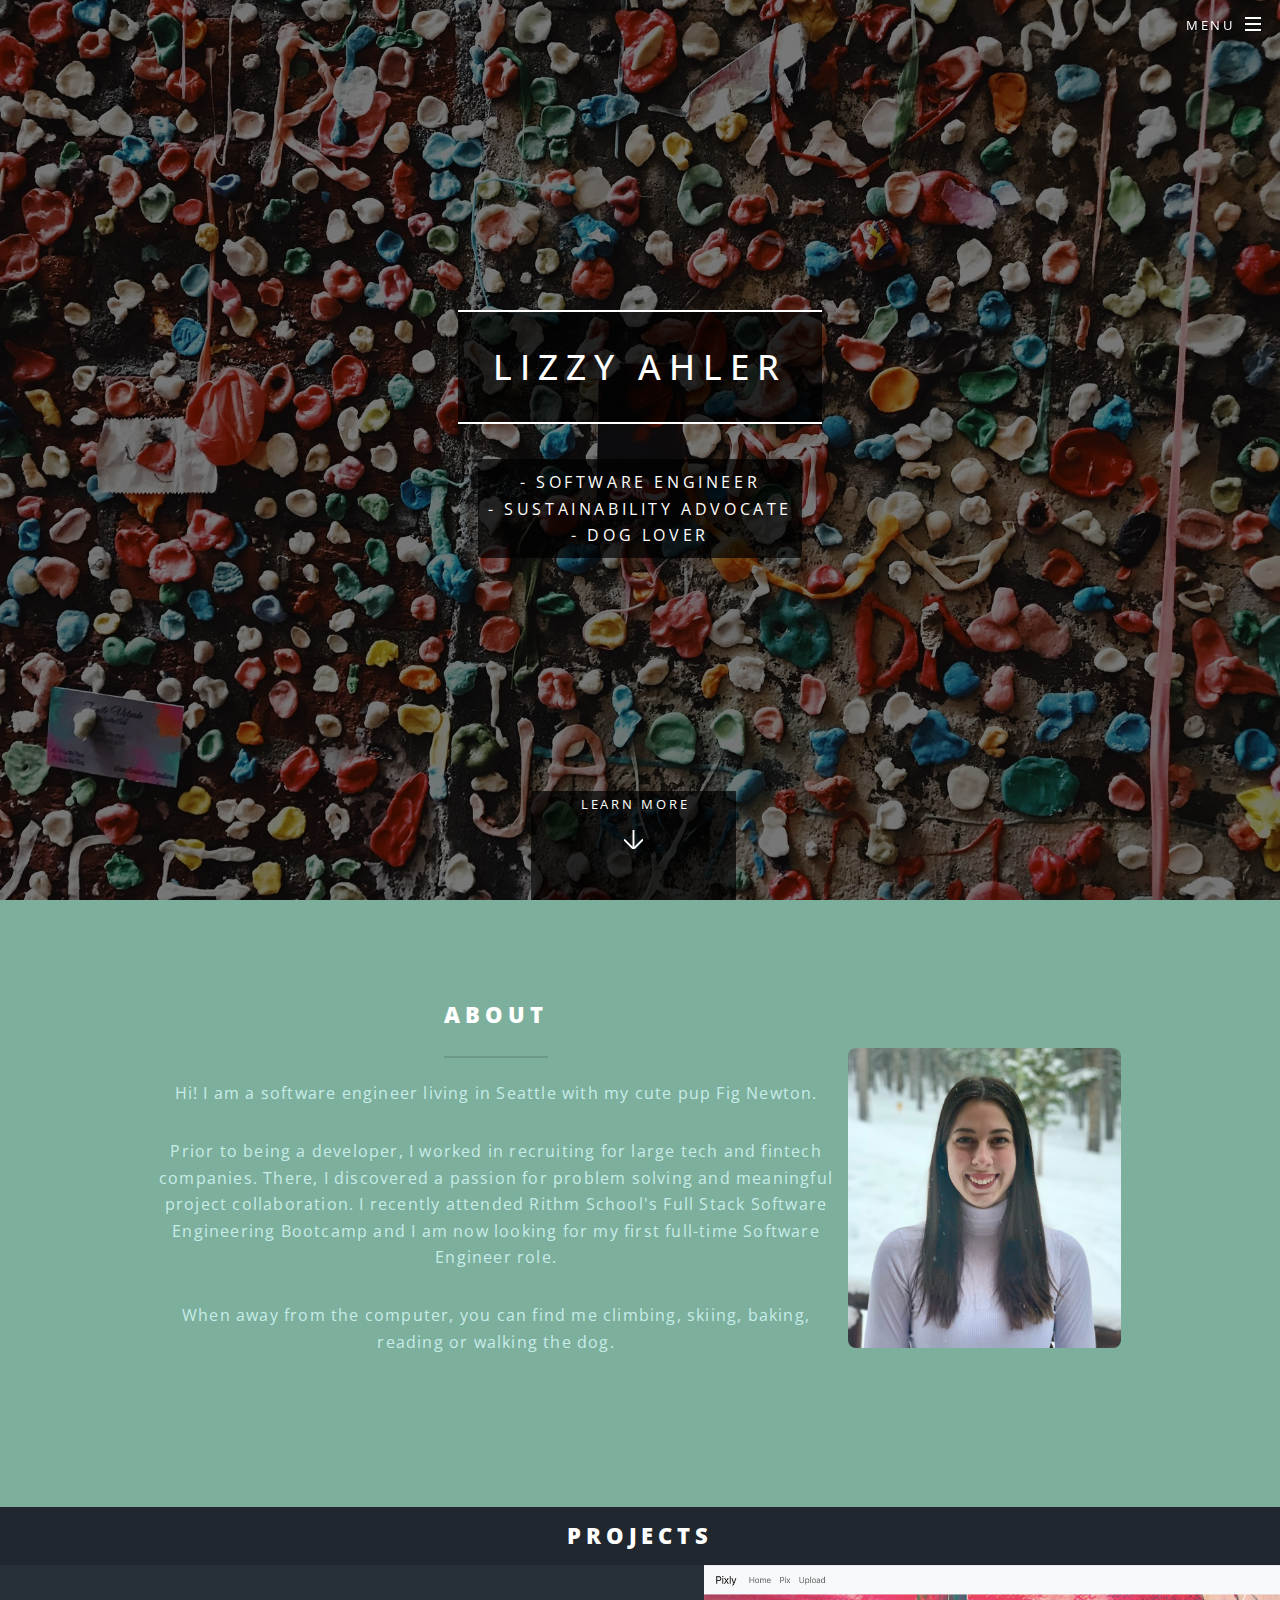
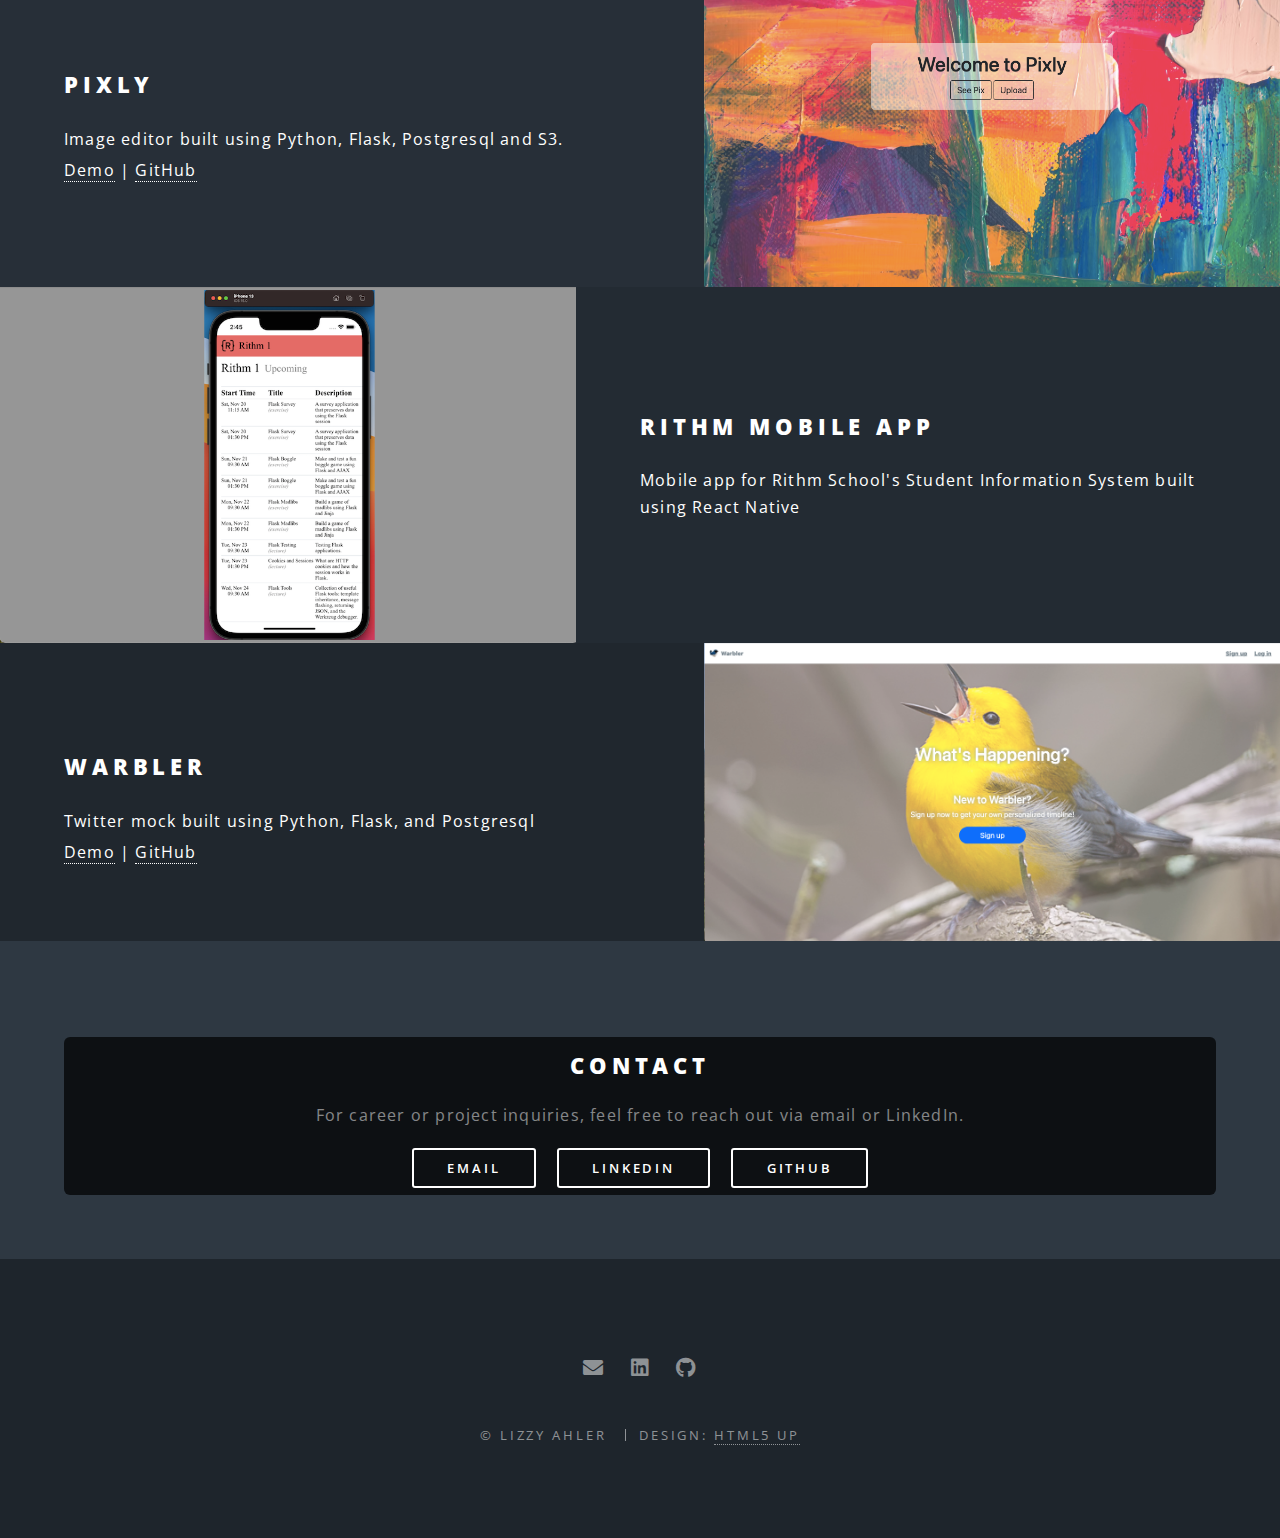
==== commit 03835001: "updating info" ====
--- a/index.html
+++ b/index.html
@@ -60,10 +60,14 @@
 				<header class="major">
 					<div style="display: inline-block; margin-right: 10px;">
 						<h2>About</h2>
-						<p>Aliquam ut ex ut augue consectetur <br />
-							interdum. Donec amet imperdiet eleifend<br />
-							fringilla tincidunt. Nullam dui leo Aenean <br />
-							mi ligula, rhoncus ullamcorper.</p>
+						<p>Hi! I am a software engineer living in Seattle with my cute pup Fig Newton. </p>
+						<p>Prior to being a developer, I worked in recruiting for large tech and fintech<br />
+							companies. There, I discovered a passion for problem solving and meaningful <br />
+							project collaboration. I recently attended Rithm School's Full Stack Software <br />
+							Engineering Bootcamp and I am now looking for my first full-time Software <br />
+							Engineer role.</p>
+						<p>When away from the computer, you can find me climbing, skiing, baking, <br />
+							reading or walking the dog.</p>
 					</div>
 					<img src="images/pic05.jpg"
 						style="max-width: 300px; max-height: 300px; border-radius: 8px; margin-top: 40px;"
@@ -108,7 +112,7 @@
 					<h2>Warbler</h2>
 					<p style="margin-bottom: 5px;">Twitter mock built using Python, Flask, and Postgresql</p>
 					<a href="https://warbler-eaa.herokuapp.com/">Demo</a> | 
-					<a href="https://github.com/andorjen/pixly"> GitHub</a>
+					<a href="https://github.com/andorjen/flask-warbler"> GitHub</a>
 				</div>
 			</section>
 		</section>
@@ -117,15 +121,15 @@
 
 		<!-- CTA -->
 		<section id="contact" class="wrapper style4">
-			<div class="inner" style="text-align: center;">
-				<header style="display: inline-block;">
-					<h2>Contact</h2>
-					<p>For career or project inquiries, feel free to reach out via email or LinkedIn.</p>
+			<div class="inner" style="text-align: center; background-color: rgba(0, 0, 0, 0.7); border-radius: 6px;">
+				<header style="display: block;">
+					<h2 style="padding-top: 10px;">Contact</h2>
+					<p style="margin-bottom: 15px;">For career or project inquiries, feel free to reach out via email or LinkedIn.</p>
 				</header>
-				<ul class="actions" style="display: inline-block;">
-					<li style="margin-top: 1px;"><a href="ahlerliz@gmail.com" class="button btn-primary">Email</a></li>
-					<li style="margin-top: 1px;"><a href="http://www.linkedin.com/in/lizzy-ahler" class="button btn-primary">LinkedIn</a></li>
-					<li style="margin-top: 1px;"><a href="https://github.com/ahlerliz" class="button btn-primary">GitHub</a></li>
+				<ul class="actions" style="display: inline;">
+					<li style="padding-top: 1px; display: inline;"><a href="mailto:ahlerliz@gmail.com" class="button btn-primary">Email</a></li>
+					<li style="margin-top: 1px; display: inline;"><a href="http://www.linkedin.com/in/lizzy-ahler" class="button btn-primary">LinkedIn</a></li>
+					<li style="margin-top: 1px; display: inline; padding-bottom: 10px;"><a href="https://github.com/ahlerliz" class="button btn-primary">GitHub</a></li>
 				</ul>
 			</div>
 		</section>
@@ -133,9 +137,9 @@
 		<!-- Footer -->
 		<footer id="footer">
 			<ul class="icons">
+				<li><a href="mailto:ahlerliz@gmail.com" class="icon solid fa-envelope"><span class="label">Email</span></a></li>
 				<li><a href="http://www.linkedin.com/in/lizzy-ahler" class="icon brands fa-linkedin"><span class="label">LinkedIn</span></a></li>
 				<li><a href="https://github.com/ahlerliz" class="icon brands fa-github"><span class="label">GitHub</span></a></li>
-				<li><a href="ahlerliz@gmail.com" class="icon solid fa-envelope"><span class="label">Email</span></a></li>
 			</ul>
 			<ul class="copyright">
 				<li>&copy; Lizzy Ahler</li>
